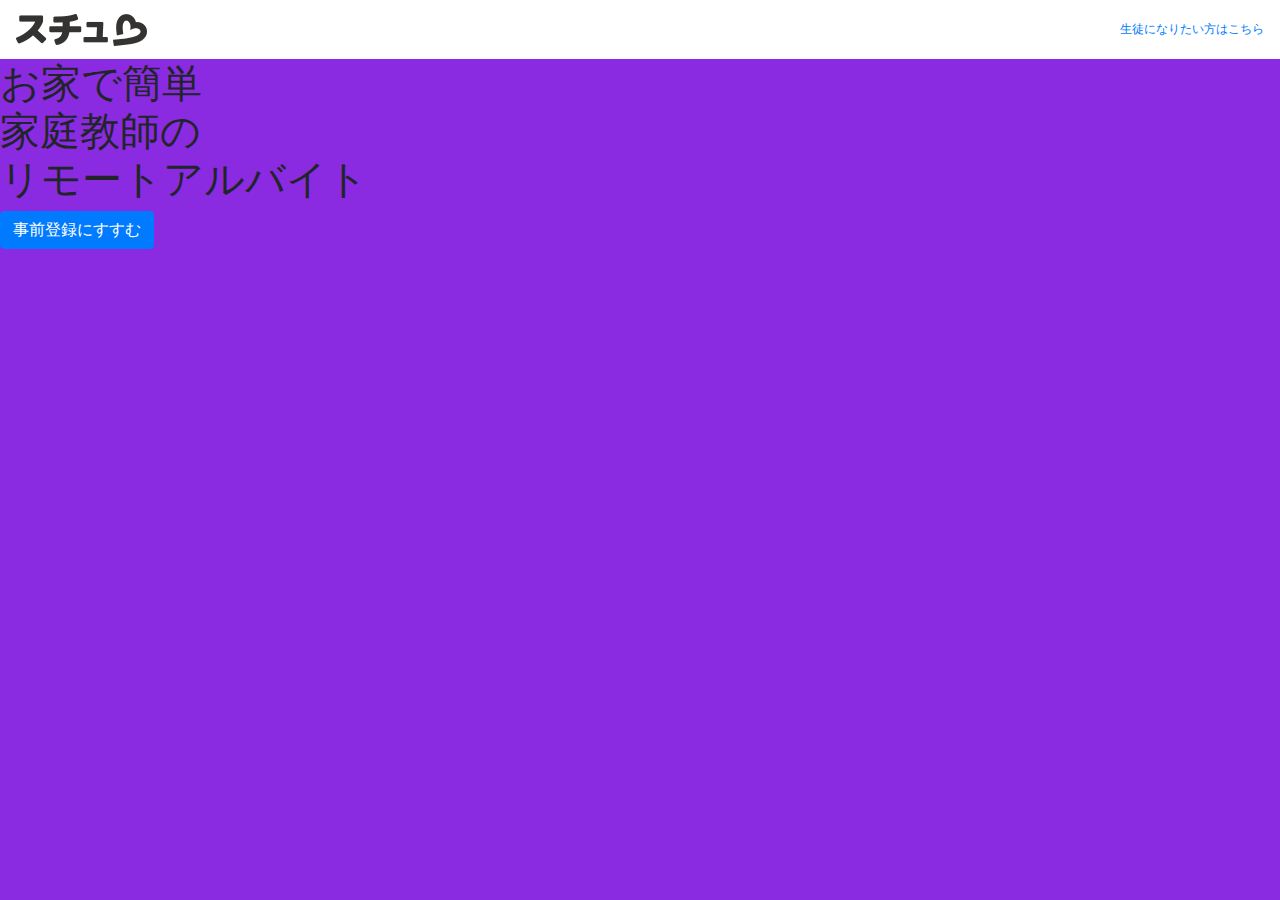
==== index2.html @ 3bb383eb "First Commit" ====
<!doctype html>
<html lang="ja" dir="ltr">

<head>
  <!-- Required meta tags -->
  <meta charset="utf-8">
  <meta name="viewport" content="width=device-width, initial-scale=1, shrink-to-fit=no">

  <!-- Bootstrap CSS -->
  <link rel="stylesheet" href="bootstrap-4.3.1-dist/css/bootstrap-grid.min.css">
  <link rel="stylesheet" href="bootstrap-4.3.1-dist/css/bootstrap-reboot.min.css">
  <link rel="stylesheet" href="bootstrap-4.3.1-dist/css/bootstrap.min.css">

  <!-- Fonts -->
  <link rel="stylesheet" href="https://use.fontawesome.com/releases/v5.8.1/css/all.css"
    integrity="sha384-50oBUHEmvpQ+1lW4y57PTFmhCaXp0ML5d60M1M7uH2+nqUivzIebhndOJK28anvf" crossorigin="anonymous">

  <!-- Other CSS -->
  <!-- <link rel="stylesheet" href="css/index.css"> -->

  <title>スチュ❤︎</title>
</head>

<body style="background-color: blueviolet">

  <!-- <h2>
      StuStuStuStuStuStuStuStuStuStuStuStuStuStuStuStuStuStuStuStuStuStuStuStuStuStuStuStuStuStuStuStuStuStuStuStuStuStuStuStuStuStuStuStuStuStuStuStuStuStuStuStuStuStu
    </h2> -->

  <!-- Navigation -->
  <div class="navbar navbar-fixed-top align-middle" style="background-color: #FFF">
    <div class="navbar-header">
      <a class="navbar-brand" href="index.html">
        <img src="img/logo.png" class="img-fluid" alt="Stuw">
      </a>
    </div>

    <ul class="nav navbar-nav" style="float: right">
      <li>
        <a class="navbar-nav pull-right" style="font-size: 12px" href="#">
          生徒になりたい方はこちら
        </a>
      </li>
    </ul>
  </div>



  <!-- Content 1 -->
  <div class="">
    <div class="">
      <h1>
        お家で簡単<br>
        家庭教師の<br>
        リモートアルバイト
      </h1>
    </div>
    <div class="">
      <button type="button" class="btn btn-primary text-center">
        事前登録にすすむ
      </button>
    </div>
  </div>
  <!-- <div class="offset-1" style="z-index: -1">
      <img src="img/w/lady1.png" class="img-fluid">
    </div> -->
  </div>



  <!-- <div class="col-6 d-flex">
      <div class="left">
        <h1>習ったことで<br>
          家庭教師の<br>
          アルバイト<i class="fas fa-pencil-alt"></i></h1>
        <a href="#"><button type="button" name="button" class="regular_button">事前登録にすすむ</button></a>
      </div>

      <div class="right">
        <img src="img/w/lady1.png" alt="">
      </div>

    </div> -->
  <!-- </div> -->



  <footer></footer>



  <!-- Optional JavaScript -->
  <!-- jQuery first, then Popper.js, then Bootstrap JS -->
  <div>
    <script src="https://code.jquery.com/jquery-3.3.1.slim.min.js"
      integrity="sha384-q8i/X+965DzO0rT7abK41JStQIAqVgRVzpbzo5smXKp4YfRvH+8abtTE1Pi6jizo"
      crossorigin="anonymous"></script>
    <script src="https://cdnjs.cloudflare.com/ajax/libs/popper.js/1.14.7/umd/popper.min.js"
      integrity="sha384-UO2eT0CpHqdSJQ6hJty5KVphtPhzWj9WO1clHTMGa3JDZwrnQq4sF86dIHNDz0W1"
      crossorigin="anonymous"></script>
    <script src="bootstrap-4.3.1-dist/js/bootstrap.bundle.min.js"></script>
    <script src="bootstrap-4.3.1-dist/js/bootstrap.min.js"></script>
  </div>
</body>

</html>
---- css/index.css ----
/*
Brown text color: #5d4640
Light pink color: #ee5d8d, #f88fac
Hot pink color: #eb2f6c
light blue color: #4ccdde
Aqua color: #234149
*/


body {
  font-family: "Hiragino Kaku Gothic Pro", sans-serif;
  margin: 0;
  padding: 0;
  font-size: 20px;
}

h1 {
  font-size: 56px;
}

h2 {
  font-size: 40px;
}

h3 {
  font-size: 32px;
}

h3#h3bottom {
  text-decoration: underline #ee5d8d;
}

button.regular_button {
  color: #FFF;
  background-image: linear-gradient(#ee5d8d, #eb2f6c);
  border: none;
  border-radius: 5px;
  padding: .7em;
  font-size: 24px;
  width: 100%;
}

button {
  opacity: 1;
  transition: 1s ease;
}

button:hover {
  opacity: .7;
  cursor: pointer;
}

/*************************************
NavBar
*************************************/
nav {
  width: 800px;
  height: 78px;
  margin: 0 auto;
  font-size: 14px;
  padding-top: 15px;

  display: grid;
  grid-template-columns: repeat(5, 1fr);
  grid-gap: 20px;
  grid-auto-rows: auto;
}

nav#logo {
  grid-column: 1 / 2;
  grid-row: 1;
}

nav a#about {
  color: #5d4640;
  text-decoration: none;
  font-weight: 700;

  grid-column: 2 / 3;
  grid-row: 1;
}

nav a#otherside {
  color: #5d4640;
  text-align: right;

  grid-column: 4 / 5;
  grid-row: 1;
}

nav a#button {
  grid-column: 5 / 6;
  grid-row: 1;
}



button.nav_button {
  color: #FFF;
  background-image: linear-gradient(#ee5d8d, #eb2f6c);
  border: none;
  border-radius: 5px;
  margin: 0;
  font-size: 14px;
  width: 180px;
  height: 40px;
}

/*************************************
Conte1
*************************************/
.nav_conte1_bg {
  height: 100vh;
  background-image: url("../img/w/conte1_bg.png");
  background-repeat: no-repeat;
  background-size: cover;
}

.conte1 {
  width: 800px;
  margin: 0 auto;
  color: #5d4640;
  display: grid;
  grid-template-columns: repeat(2, 1fr);
  grid-gap: 5px;
  grid-auto-rows: auto;
}

.left {
  grid-column: 1 / 2;
  grid-row: 1;
}

.right {
  grid-column: 2 / 3;
  grid-row: 1;
}

/*************************************
Conte2
*************************************/
.conte2_bg {
  background-color: #222;
  padding: 120px 0 0 0;
}

.conte2 {
  width: 800px;
  margin: 0 auto;
  color: #FFF;
  text-align: center;
  display: grid;
  grid-template-columns: repeat(3, 1fr);
  grid-gap: 40px;
  grid-auto-rows: auto;
}

.conte2_header1 {
  color: #FFF;
  text-align: center;
}

.conte2_header1 h3 {
  margin: 0 auto 13px auto;
}

.conte2_circle1 {
  grid-column: 1 / 2;
  grid-row: 2;
}

.conte2_circle2 {
  grid-column: 2 / 3;
  grid-row: 2;
}

.conte2_circle3 {
  grid-column: 3 / 4;
  grid-row: 2;
}

.conte2_header2 {
  grid-column: 1 / 4;
  grid-row: 3;
}

.conte2_header2 h3 {
  margin: 13px auto 30px auto;
}

.conte2_header2 h1 {
  margin: 0 auto 80px auto;
  border-bottom: #ee5d8d solid 10px;
  font-style: italic;
}

/*************************************
Conte3
*************************************/
.conte3_bg {
  height: 100vh;
  background-image: url("../img/w/conte3_bg.png");
  background-repeat: no-repeat;
  background-size: cover;
}

.conte3 {
  width: 800px;
  padding: 120px 0;
  margin: 0 auto;
  display: grid;
  grid-template-columns: repeat(3, 1fr);
  grid-gap: 30px;
  grid-auto-rows: auto;
}

.conte3_header {
    grid-column: 2 / 4;
    grid-row: 1;
}

.conte3_left {
    grid-column: 1 / 2;
    grid-row: 2;
}

.conte3_right {
    grid-column: 2 / 4;
    grid-row: 2;
}

.conte3 h3 {
  color: #5d4640;
  text-decoration: underline #ee5d8d;
  margin: 0;
}

.conte3 p {
  color: #234149;
  margin-top: 0;
}

/*************************************
Conte4
*************************************/
.conte4_bg {
  background-image: url("../img/w/conte4_bg.png");
  background-repeat: no-repeat;
  background-size: 100%;
  margin-top: 100px;
}

.conte4_header {
  text-align: center;
}

.conte4 {
  width: 800px;
  padding: 80px 0 110px 0;
  margin: 0 auto;
  color: #222;
  display: grid;
  grid-template-columns: repeat(2, 1fr);
  grid-gap: 80px;
  grid-auto-rows: auto;
}

.conte4_step1 {
  grid-column: 1 / 2;
  grid-row: 1;

  display: grid;
  grid-template-columns: repeat(3, 1fr);
  grid-gap: 5px;
  grid-auto-rows: auto;
}

.step1flag {
  grid-column: 1 / 2;
  grid-row: 1;
}
.step1text {
  grid-column: 2 / 4;
  grid-row: 1;
}
.step1img {
  grid-column: 1 / 4;
  grid-row: 2;
}
.step1img img{
  max-width: 100%;
}

/****************/
.conte4_step2 {
  grid-column: 2 / 3;
  grid-row: 1;

  display: grid;
  grid-template-columns: repeat(3, 1fr);
  grid-gap: 5px;
  grid-auto-rows: auto;
}
.step2flag {
  grid-column: 1 / 2;
  grid-row: 1;
}
.step2text {
  grid-column: 2 / 4;
  grid-row: 1;
}
.step2img {
  grid-column: 1 / 4;
  grid-row: 2;
}
.step2img img{
  max-width: 100%;
}

/****************/

.conte4_step3 {
  grid-column: 1 / 2;
  grid-row: 2;

  display: grid;
  grid-template-columns: repeat(3, 1fr);
  grid-gap: 5px;
  grid-auto-rows: auto;
}
.step3flag {
  grid-column: 1 / 2;
  grid-row: 1;
}
.step3text {
  grid-column: 2 / 4;
  grid-row: 1;
}
.step3img {
  grid-column: 1 / 4;
  grid-row: 2;
}
.step3 img {
  max-width: 100%;
}

/****************/

.conte4_step4 {
  grid-column: 2 / 3;
  grid-row: 2;

  display: grid;
  grid-template-columns: repeat(3, 1fr);
  grid-gap: 5px;
  grid-auto-rows: auto;
}
.step4flag {
  grid-column: 1 / 2;
  grid-row: 1;
}
.step4text {
  grid-column: 2 / 4;
  grid-row: 1;
}
.step4img {
  grid-column: 1 / 4;
  grid-row: 2;
}
.step4img img {
  max-width: 100%;
}

/*************************************
Conte5
*************************************/
.conte5_bg {
  width: 800px;
  margin: 0 auto 120px auto;
  padding: 0 auto;
  border: 1px solid #ee5d8d;
  border-radius: 10px;
}

.conte5 {
  width: 800px;
  padding: 37px 80px 60px 60px;
  align-items: center;
  margin: 0 auto;
  color: #222;
  display: grid;
  grid-template-columns: repeat(7, 1fr);
  grid-gap: 30px;
  grid-auto-rows: auto;
}

.conte5_header {
  width: 455px;
  margin: 0 auto;
  margin-top: -30px;
  padding: 10px 0;
  text-align: center;
  font-style: italic;
  color: #FFF;
  background-color: #222;
  transform: skew(-15deg);  /* SKEW */
}

.conte5_header h3 {
  margin: 0 auto;
  transform: skew(15deg);  /* reverse SKEW */
}

#conte5_header_pink {
  color: #f88fac;
}

#conte5_pinkunderline {
  text-decoration: underline #ee5d8d;
}

.point1 {
  grid-column: 1 / 2;
  grid-row: 1;
}

.point1 h5 {
  font-size: 20px;
  color: #f88fac;
  font-style: italic;
}

.point1_text {
  grid-column: 2 / 8;
  grid-row: 1;
}

.point1_text p {
  margin: 15px auto 10px auto;
}

.point1_text h2 {
  margin: 10px auto 0px auto;
}

.point1_text p#conte5_subtext {
  font-size: 10px;
}

.point1_text p#conte5_subtext a {
  text-decoration: none;
}

.point2 {
  grid-column: 1 / 2;
  grid-row: 2;
}

.point2 h5 {
  font-size: 20px;
  color: #f88fac;
  font-style: italic;
}

.point2_text p {
  margin: 15px auto 10px auto;
}

.point2_text h2 {
  margin: 10px auto 0px auto;
}

.point2_text {
  grid-column: 2 / 8;
  grid-row: 2;
}

.point2_text p {
  margin: 15px auto 10px auto;
}

.point2_text h2 {
  margin: 10px auto 0px auto;
}

.point3 {
  grid-column: 1 / 2;
  grid-row: 3;
}

.point3_text {
  grid-column: 2 / 8;
  grid-row: 3;
}

.point3_text p {
  margin: 15px auto 10px auto;
}

.point3_text h2 {
  margin: 10px auto 0px auto;
}

.point3 h5 {
  font-size: 20px;
  color: #f88fac;
  font-style: italic;
}

/*************************************
Conte6
*************************************/
.conte6_bg {
  height: 100vh;
  background-image: url("../img/w/conte1_bg.png");
  background-repeat: no-repeat;
  background-size: cover;
}

.conte6 {
  width: 800px;
  margin: 0 auto;
  padding-top: 133px;
  color: #5d4640;
  display: grid;
  grid-template-columns: repeat(2, 1fr);
  grid-gap: 25px;
  grid-auto-rows: auto;
}

.left {
  grid-column: 1 / 2;
  grid-row: 1;
}

.right {
  grid-column: 2 / 3;
}

.conte6 .right h1 {
  margin: 0 auto 0 auto;
}
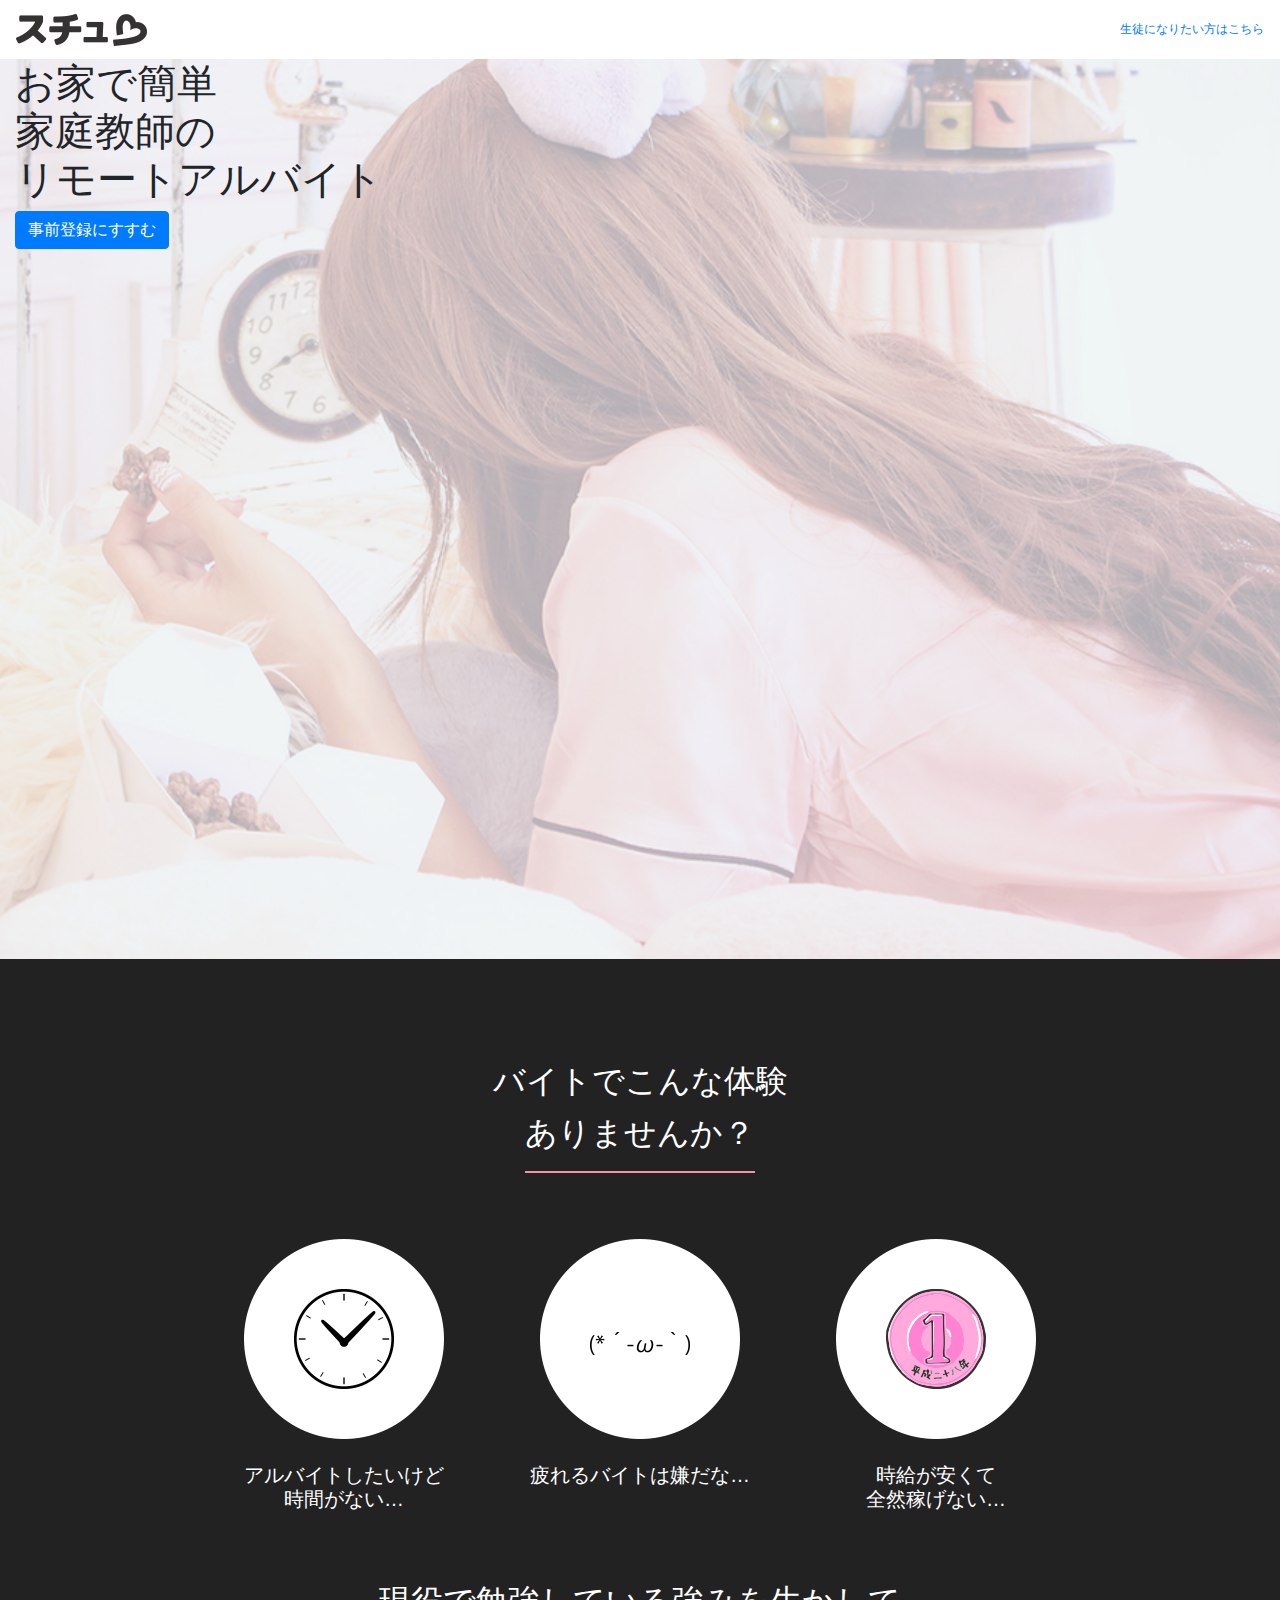
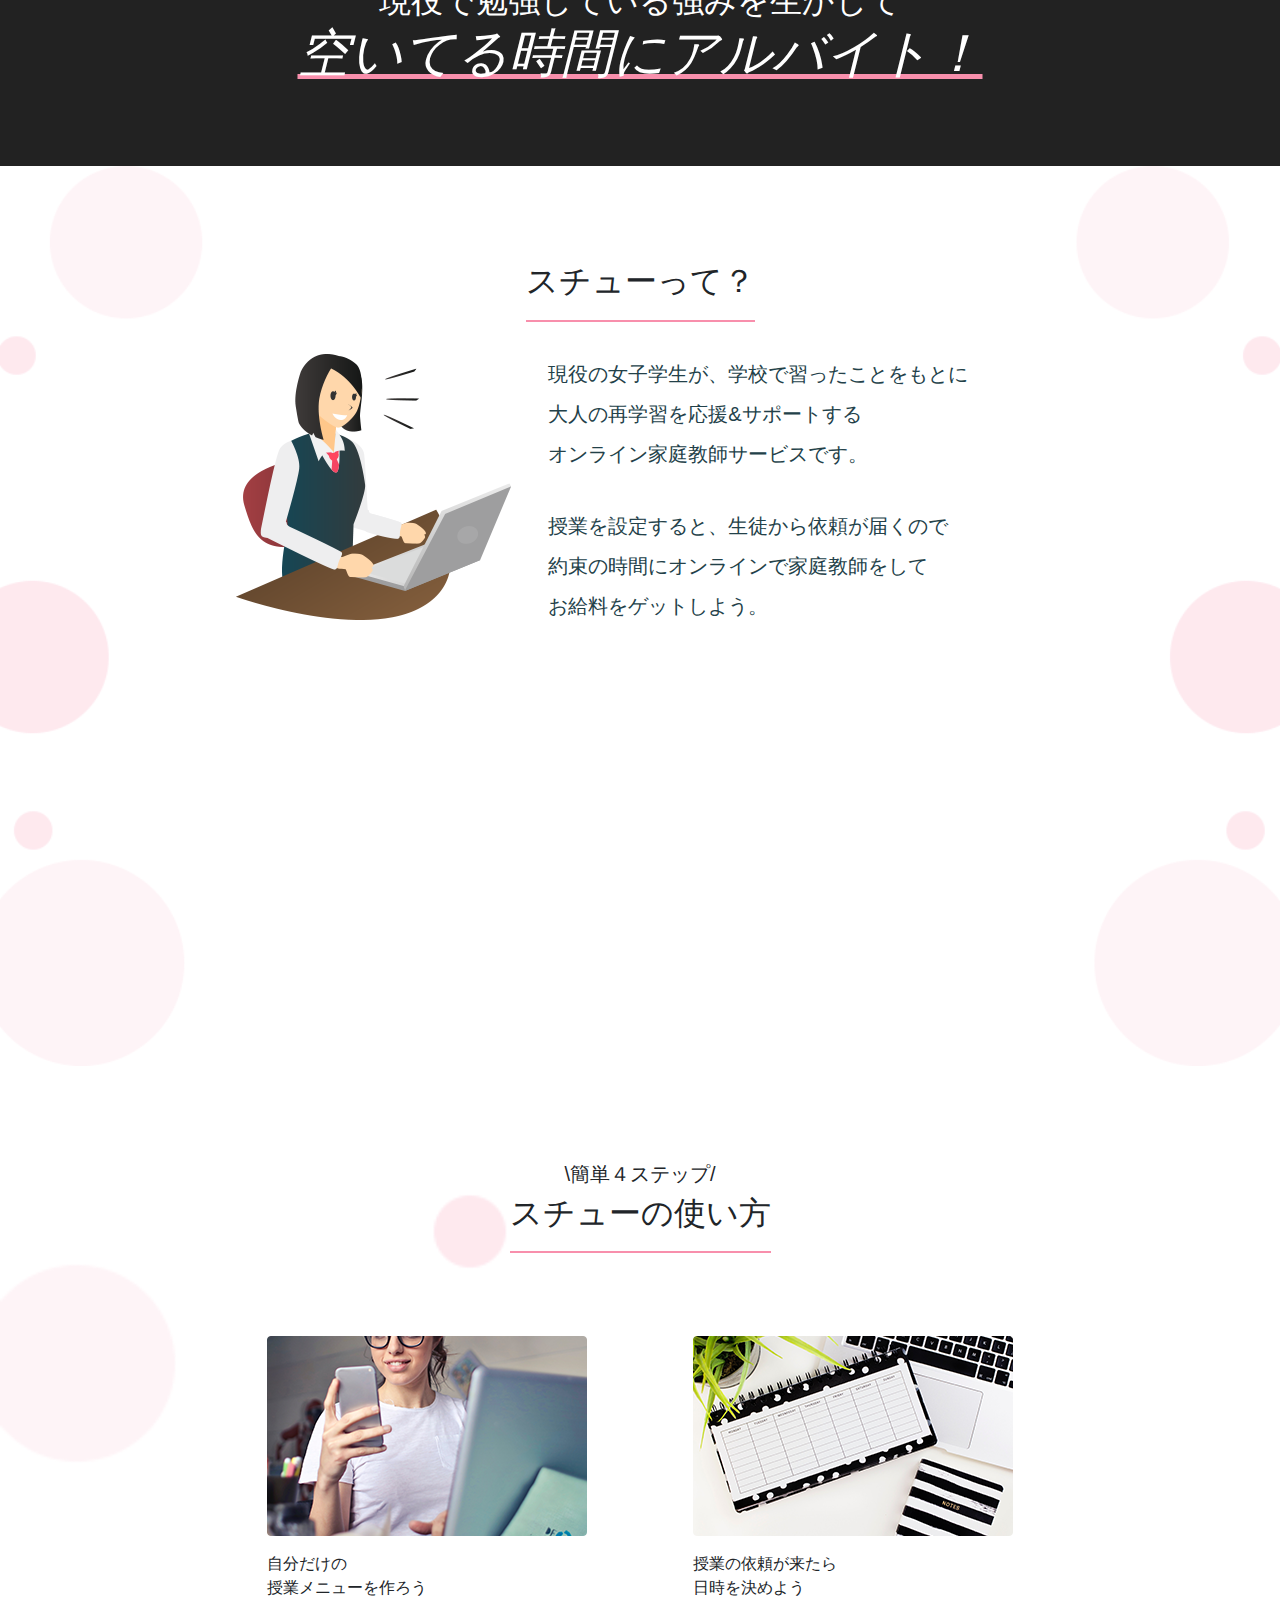
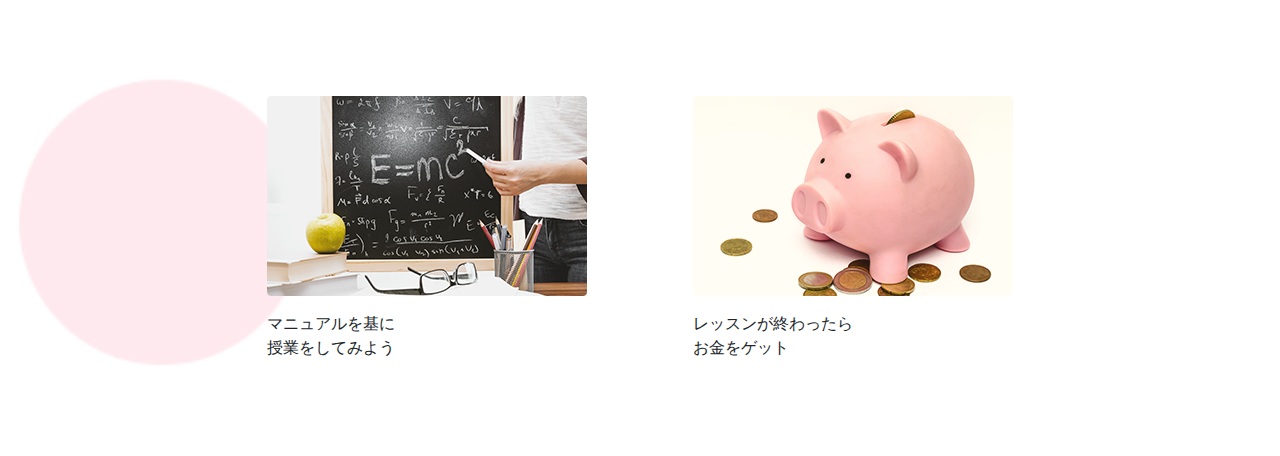
==== commit 334af6c8: "Womens: Conte 1, Conte 2, Conte 3." ====
--- a/index2.html
+++ b/index2.html
@@ -4,7 +4,7 @@
 <head>
   <!-- Required meta tags -->
   <meta charset="utf-8">
-  <meta name="viewport" content="width=device-width, initial-scale=1, shrink-to-fit=no">
+  <meta name="viewport" content="width=device-width, initial-scale=1, maximum-scale=1, user-scalable=no">
 
   <!-- Bootstrap CSS -->
   <link rel="stylesheet" href="bootstrap-4.3.1-dist/css/bootstrap-grid.min.css">
@@ -16,17 +16,12 @@
     integrity="sha384-50oBUHEmvpQ+1lW4y57PTFmhCaXp0ML5d60M1M7uH2+nqUivzIebhndOJK28anvf" crossorigin="anonymous">
 
   <!-- Other CSS -->
-  <!-- <link rel="stylesheet" href="css/index.css"> -->
+  <link rel="stylesheet" href="css/index2.css">
 
   <title>スチュ❤︎</title>
 </head>
 
-<body style="background-color: blueviolet">
-
-  <!-- <h2>
-      StuStuStuStuStuStuStuStuStuStuStuStuStuStuStuStuStuStuStuStuStuStuStuStuStuStuStuStuStuStuStuStuStuStuStuStuStuStuStuStuStuStuStuStuStuStuStuStuStuStuStuStuStuStu
-    </h2> -->
-
+<body>
   <!-- Navigation -->
   <div class="navbar navbar-fixed-top align-middle" style="background-color: #FFF">
     <div class="navbar-header">
@@ -47,7 +42,7 @@
 
 
   <!-- Content 1 -->
-  <div class="">
+  <div id="conte1" class="container-fluid">
     <div class="">
       <h1>
         お家で簡単<br>
@@ -64,28 +59,213 @@
   <!-- <div class="offset-1" style="z-index: -1">
       <img src="img/w/lady1.png" class="img-fluid">
     </div> -->
-  </div>
-
-
-
-  <!-- <div class="col-6 d-flex">
-      <div class="left">
-        <h1>習ったことで<br>
-          家庭教師の<br>
-          アルバイト<i class="fas fa-pencil-alt"></i></h1>
-        <a href="#"><button type="button" name="button" class="regular_button">事前登録にすすむ</button></a>
-      </div>
-
-      <div class="right">
-        <img src="img/w/lady1.png" alt="">
-      </div>
-
+
+
+
+  <!-- Content 2 -->
+  <div id="conte2" class="container-fluid text-center pt-5 pb-5">
+    <div class="row justify-content-center text-center pt-5 pb-5">
+      <h2>バイトでこんな体験<br>
+        <span class="underlinedH2">ありませんか？</span>
+      </h2>
+    </div>
+
+    <div class="row justify-content-center pt-4 pr-5 pl-5">
+      <div class="col-sm-4 col-lg-3 pb-5">
+        <img src="img/w/conte2_img1.png" alt="clock" class="pb-4">
+        <h5>アルバイトしたいけど<br>
+          時間がない…</h5>
+      </div>
+
+      <div class="col-sm-4 col-lg-3 pb-5">
+        <img src="img/w/conte2_img2.png" alt="tired emoji" class="pb-4">
+        <h5>疲れるバイトは嫌だな…</h5>
+      </div>
+
+      <div class="col-sm-4 col-lg-3 pb-5">
+        <img src="img/w/conte2_img3.png" alt="coin" class="pb-4">
+        <h5>時給が安くて<br>
+          全然稼げない…</h5>
+      </div>
+    </div>
+
+    <div class="row justify-content-center pt-2 pb-4">
+      <div>
+        <h2>現役で勉強している強みを生かして<br>
+          <span id="conte2_underlinedText_2">空いてる時間にアルバイト！</span></h2>
+      </div>
+    </div>
+  </div>
+
+
+
+  <!-- Content 3 -->
+  <div id="conte3" class="container-fluid text-center pt-5 pb-5">
+    <div class="row justify-content-center text-center pt-5 pb-4">
+      <h2 class="underlinedH2">スチューって？</h2>
+    </div>
+
+    <div class="row justify-content-center flex-column-reverse flex-sm-row">
+      <div class="col-md-3 col-sm-6">
+        <img src="img/w/lady2.png" alt="">
+      </div>
+      <div class="col-md-5 col-sm-6">
+        <p>現役の女子学生が、学校で習ったことをもとに<br class="removeBreak">
+          大人の再学習を応援&amp;サポートする<br class="removeBreak">
+          オンライン家庭教師サービスです。</p>
+
+        <p>授業を設定すると、生徒から依頼が届くので<br class="removeBreak">
+          約束の時間にオンラインで家庭教師をして<br class="removeBreak">
+          お給料をゲットしよう。</p>
+      </div>
+    </div>
+  </div>
+
+
+
+  <!-- Content 4 -->
+  <div id="conte4" class="container-fluid pt-5 pb-5">
+    <div class="row justify-content-center text-center pt-5 pb-5">
+      <div>
+        <h5>\簡単４ステップ/</h5>
+        <h2>
+          <span class="underlinedH2">スチューの使い方</span>
+        </h2>
+      </div>
+    </div>
+
+    <div class="row justify-content-center text-center">
+      <div class="col-sm-12 col-md-6 col-lg-4 pb-5 pt-5">
+        <img src="img/w/step1_img.png" alt="" class="img-fluid">
+        <p>自分だけの<br>
+          授業メニューを作ろう</p>
+      </div>
+
+      <div class="col-sm-12 col-md-6 col-lg-4 pb-5 pt-5">
+        <img src="img/w/step2_img.png" alt="" class="img-fluid">
+        <p>授業の依頼が来たら<br>
+          日時を決めよう</p>
+      </div>
+    </div>
+
+    <div class="row justify-content-center text-center">
+      <div class="col-sm-12 col-md-6 col-lg-4 pb-5 pt-5">
+        <img src="img/w/step3_img.png" alt="" class="img-fluid">
+        <p>マニュアルを基に<br>
+          授業をしてみよう</p>
+      </div>
+
+      <div class="col-sm-12 col-md-6 col-lg-4 pb-5 pt-5">
+        <img src="img/w/step4_img.png" alt="" class="img-fluid">
+        <p>レッスンが終わったら<br>
+          お金をゲット</p>
+      </div>
+    </div>
+  </div>
+
+
+
+  <!-- <div id="conte4" class="container-fluid pt-5 pb-5">
+    <div class="row justify-content-center text-center pt-5 pb-5">
+      <div>
+        <h5>\簡単４ステップ/</h5>
+        <h2>
+          <span class="underlinedH2">スチューの使い方</span>
+        </h2>
+      </div>
+    </div>
+
+    <div class="row">
+      <div class="row justify-content-center text-center">
+        <div class="col-4 pb-5 pt-5">
+          <img src="img/w/step1_img.png" alt="" class="img-fluid">
+          <p>自分だけの<br>
+            授業メニューを作ろう</p>
+        </div>
+
+        <div class="col-4 pb-5 pt-5">
+          <img src="img/w/step2_img.png" alt="" class="img-fluid">
+          <p>授業の依頼が来たら<br>
+            日時を決めよう</p>
+        </div>
+      </div>
+
+      <div class="row justify-content-center text-center">
+        <div class="col-4 pb-5 pt-5">
+          <img src="img/w/step3_img.png" alt="" class="img-fluid">
+          <p>マニュアルを基に<br>
+            授業をしてみよう</p>
+        </div>
+
+        <div class="col-4 pb-5 pt-5">
+          <img src="img/w/step4_img.png" alt="" class="img-fluid">
+          <p>レッスンが終わったら<br>
+            お金をゲット</p>
+        </div>
+      </div>
+    </div>
+  </div> -->
+
+  <!-- <div class="conte4_bg">
+      <div class="conte4_header">
+        <h3 id="h3top">スチューをはじめる</h3>
+        <h3 id="h3bottom"> 簡単４ステップ！</h3>
+      </div>
+      <div class="conte4">
+        <div class="conte4_step1">
+          <div class="step1flag">
+            <img src="img/w/step1_flag.png" alt="Step 1">
+          </div>
+          <div class="step1text">
+            <p>自分だけの<br>
+              授業メニューを作ろう</p>
+          </div>
+          <div class="step1img">
+            <img src="img/w/step1_img.png" alt="">
+          </div>
+        </div>
+  
+        <div class="conte4_step2">
+          <div class="step2flag">
+            <img src="img/w/step2_flag.png" alt="Step 2">
+          </div>
+          <div class="step2text">
+            <p>授業の依頼が来たら<br>
+              日時を決めよう</p>
+          </div>
+          <div class="step2img">
+            <img src="img/w/step2_img.png" alt="">
+          </div>
+        </div>
+  
+        <div class="conte4_step3">
+          <div class="step3flag">
+            <img src="img/w/step3_flag.png" alt="Step 3">
+          </div>
+          <div class="step3text">
+            <p>マニュアルを基に<br>
+              授業をしてみよう</p>
+          </div>
+          <div class="step3img">
+            <img src="img/w/step3_img.png" alt="">
+          </div>
+        </div>
+  
+        <div class="conte4_step4">
+          <div class="step4flag">
+            <img src="img/w/step4_flag.png" alt="Step 4">
+          </div>
+          <div class="step4text">
+            <p>レッスンが終わったら<br>
+              お金をゲット</p>
+          </div>
+          <div class="step4img">
+            <img src="img/w/step4_img.png" alt="">
+          </div>
+        </div>
+  
+      </div>
     </div> -->
-  <!-- </div> -->
-
-
-
-  <footer></footer>
 
 
 
--- a/css/index2.css
+++ b/css/index2.css
@@ -0,0 +1,478 @@
+/*
+Brown text color: #5d4640
+Light pink color: #ee5d8d, #f88fac
+Hot pink color: #eb2f6c
+light blue color: #4ccdde
+Aqua color: #234149
+*/
+
+/* body {
+  font-family: "Hiragino Kaku Gothic Pro", sans-serif;
+  margin: 0;
+  padding: 0;
+  font-size: 20px;
+}
+
+h1 {
+  font-size: 56px;
+}
+
+h2 {
+  font-size: 40px;
+}
+
+h3 {
+  font-size: 32px;
+}
+
+h3#h3bottom {
+  text-decoration: underline #ee5d8d;
+}
+
+button.regular_button {
+  color: #FFF;
+  background-image: linear-gradient(#ee5d8d, #eb2f6c);
+  border: none;
+  border-radius: 5px;
+  padding: .7em;
+  font-size: 24px;
+  width: 100%;
+}
+
+button {
+  opacity: 1;
+  transition: 1s ease;
+}
+
+button:hover {
+  opacity: .7;
+  cursor: pointer;
+} */
+
+/*************************************
+NavBar
+*************************************/
+/* nav {
+  width: 800px;
+  height: 78px;
+  margin: 0 auto;
+  font-size: 14px;
+  padding-top: 15px;
+
+  display: grid;
+  grid-template-columns: repeat(5, 1fr);
+  grid-gap: 20px;
+  grid-auto-rows: auto;
+}
+
+nav#logo {
+  grid-column: 1 / 2;
+  grid-row: 1;
+}
+
+nav a#about {
+  color: #5d4640;
+  text-decoration: none;
+  font-weight: 700;
+
+  grid-column: 2 / 3;
+  grid-row: 1;
+}
+
+nav a#otherside {
+  color: #5d4640;
+  text-align: right;
+
+  grid-column: 4 / 5;
+  grid-row: 1;
+}
+
+nav a#button {
+  grid-column: 5 / 6;
+  grid-row: 1;
+}
+
+
+
+button.nav_button {
+  color: #FFF;
+  background-image: linear-gradient(#ee5d8d, #eb2f6c);
+  border: none;
+  border-radius: 5px;
+  margin: 0;
+  font-size: 14px;
+  width: 180px;
+  height: 40px;
+}
+*/
+
+.underlinedH2 {
+  border-bottom: 2px solid #f88fac !important;
+  padding-bottom: 1.25rem;
+}
+
+@media screen and (max-width: 800px) {
+.removeBreak {
+  display: none;
+}
+}
+/*************************************
+Conte1
+*************************************/
+#conte1 {
+  height: 100vh;
+  background-image: url("../img/w/conte1_bg.png");
+  background-repeat: no-repeat;
+  background-size: cover;
+  background-position: center;
+}
+
+/*************************************
+Conte2
+*************************************/
+#conte2 {
+  background-color: #222;
+  color: #FFF;
+  /* padding: 120px 0 0 0; */
+}
+
+#conte2 h2 {
+  line-height: 3.25rem;
+  /* line-height: 225%; */
+}
+#conte2 #conte2_underlinedText_2 {
+  font-size: 3.25rem;
+  font-style: italic;
+  text-decoration: underline #f88fac;
+  /* border-bottom: 10px solid #ee5d8d; */
+}
+
+/*************************************
+Conte3
+*************************************/
+#conte3 {
+  min-height: 100vh;
+  background-image: url("../img/w/conte3_bg.png");
+  background-repeat: no-repeat;
+  background-size: cover;
+  background-position: center;
+}
+
+#conte3 p {
+  color: #234149;
+  text-align: left;
+  font-size: 1.25rem;
+  line-height: 2.5rem;
+  padding-bottom: 1rem;
+} 
+
+/*************************************
+Conte4
+*************************************/
+#conte4 {
+  min-height: 100vh;
+  background-image: url("../img/w/conte4_bg.png");
+  background-repeat: no-repeat;
+  background-size: cover;
+}
+
+#conte4 p {
+  max-width: 320px;
+  margin: 0 auto;
+  text-align: left;
+  padding-top: 1rem;
+  line-height: 1.5rem;
+}
+
+
+
+.conte4_header {
+  text-align: center;
+}
+
+.conte4 {
+  width: 800px;
+  padding: 80px 0 110px 0;
+  margin: 0 auto;
+  color: #222;
+  display: grid;
+  grid-template-columns: repeat(2, 1fr);
+  grid-gap: 80px;
+  grid-auto-rows: auto;
+}
+
+.conte4_step1 {
+  grid-column: 1 / 2;
+  grid-row: 1;
+
+  display: grid;
+  grid-template-columns: repeat(3, 1fr);
+  grid-gap: 5px;
+  grid-auto-rows: auto;
+}
+
+.step1flag {
+  grid-column: 1 / 2;
+  grid-row: 1;
+}
+.step1text {
+  grid-column: 2 / 4;
+  grid-row: 1;
+}
+.step1img {
+  grid-column: 1 / 4;
+  grid-row: 2;
+}
+.step1img img{
+  max-width: 100%;
+}
+
+/****************/
+.conte4_step2 {
+  grid-column: 2 / 3;
+  grid-row: 1;
+
+  display: grid;
+  grid-template-columns: repeat(3, 1fr);
+  grid-gap: 5px;
+  grid-auto-rows: auto;
+}
+.step2flag {
+  grid-column: 1 / 2;
+  grid-row: 1;
+}
+.step2text {
+  grid-column: 2 / 4;
+  grid-row: 1;
+}
+.step2img {
+  grid-column: 1 / 4;
+  grid-row: 2;
+}
+.step2img img{
+  max-width: 100%;
+}
+
+/****************/
+
+.conte4_step3 {
+  grid-column: 1 / 2;
+  grid-row: 2;
+
+  display: grid;
+  grid-template-columns: repeat(3, 1fr);
+  grid-gap: 5px;
+  grid-auto-rows: auto;
+}
+.step3flag {
+  grid-column: 1 / 2;
+  grid-row: 1;
+}
+.step3text {
+  grid-column: 2 / 4;
+  grid-row: 1;
+}
+.step3img {
+  grid-column: 1 / 4;
+  grid-row: 2;
+}
+.step3 img {
+  max-width: 100%;
+}
+
+/****************/
+
+.conte4_step4 {
+  grid-column: 2 / 3;
+  grid-row: 2;
+
+  display: grid;
+  grid-template-columns: repeat(3, 1fr);
+  grid-gap: 5px;
+  grid-auto-rows: auto;
+}
+.step4flag {
+  grid-column: 1 / 2;
+  grid-row: 1;
+}
+.step4text {
+  grid-column: 2 / 4;
+  grid-row: 1;
+}
+.step4img {
+  grid-column: 1 / 4;
+  grid-row: 2;
+}
+.step4img img {
+  max-width: 100%;
+}
+
+/*************************************
+Conte5
+*************************************/
+.conte5_bg {
+  width: 800px;
+  margin: 0 auto 120px auto;
+  padding: 0 auto;
+  border: 1px solid #ee5d8d;
+  border-radius: 10px;
+}
+
+.conte5 {
+  width: 800px;
+  padding: 37px 80px 60px 60px;
+  align-items: center;
+  margin: 0 auto;
+  color: #222;
+  display: grid;
+  grid-template-columns: repeat(7, 1fr);
+  grid-gap: 30px;
+  grid-auto-rows: auto;
+}
+
+.conte5_header {
+  width: 455px;
+  margin: 0 auto;
+  margin-top: -30px;
+  padding: 10px 0;
+  text-align: center;
+  font-style: italic;
+  color: #FFF;
+  background-color: #222;
+  transform: skew(-15deg);  /* SKEW */
+}
+
+.conte5_header h3 {
+  margin: 0 auto;
+  transform: skew(15deg);  /* reverse SKEW */
+}
+
+#conte5_header_pink {
+  color: #f88fac;
+}
+
+#conte5_pinkunderline {
+  text-decoration: underline #ee5d8d;
+}
+
+.point1 {
+  grid-column: 1 / 2;
+  grid-row: 1;
+}
+
+.point1 h5 {
+  font-size: 20px;
+  color: #f88fac;
+  font-style: italic;
+}
+
+.point1_text {
+  grid-column: 2 / 8;
+  grid-row: 1;
+}
+
+.point1_text p {
+  margin: 15px auto 10px auto;
+}
+
+.point1_text h2 {
+  margin: 10px auto 0px auto;
+}
+
+.point1_text p#conte5_subtext {
+  font-size: 10px;
+}
+
+.point1_text p#conte5_subtext a {
+  text-decoration: none;
+}
+
+.point2 {
+  grid-column: 1 / 2;
+  grid-row: 2;
+}
+
+.point2 h5 {
+  font-size: 20px;
+  color: #f88fac;
+  font-style: italic;
+}
+
+.point2_text p {
+  margin: 15px auto 10px auto;
+}
+
+.point2_text h2 {
+  margin: 10px auto 0px auto;
+}
+
+.point2_text {
+  grid-column: 2 / 8;
+  grid-row: 2;
+}
+
+.point2_text p {
+  margin: 15px auto 10px auto;
+}
+
+.point2_text h2 {
+  margin: 10px auto 0px auto;
+}
+
+.point3 {
+  grid-column: 1 / 2;
+  grid-row: 3;
+}
+
+.point3_text {
+  grid-column: 2 / 8;
+  grid-row: 3;
+}
+
+.point3_text p {
+  margin: 15px auto 10px auto;
+}
+
+.point3_text h2 {
+  margin: 10px auto 0px auto;
+}
+
+.point3 h5 {
+  font-size: 20px;
+  color: #f88fac;
+  font-style: italic;
+}
+
+/*************************************
+Conte6
+*************************************/
+.conte6_bg {
+  height: 100vh;
+  background-image: url("../img/w/conte1_bg.png");
+  background-repeat: no-repeat;
+  background-size: cover;
+}
+
+.conte6 {
+  width: 800px;
+  margin: 0 auto;
+  padding-top: 133px;
+  color: #5d4640;
+  display: grid;
+  grid-template-columns: repeat(2, 1fr);
+  grid-gap: 25px;
+  grid-auto-rows: auto;
+}
+
+.left {
+  grid-column: 1 / 2;
+  grid-row: 1;
+}
+
+.right {
+  grid-column: 2 / 3;
+}
+
+.conte6 .right h1 {
+  margin: 0 auto 0 auto;
+}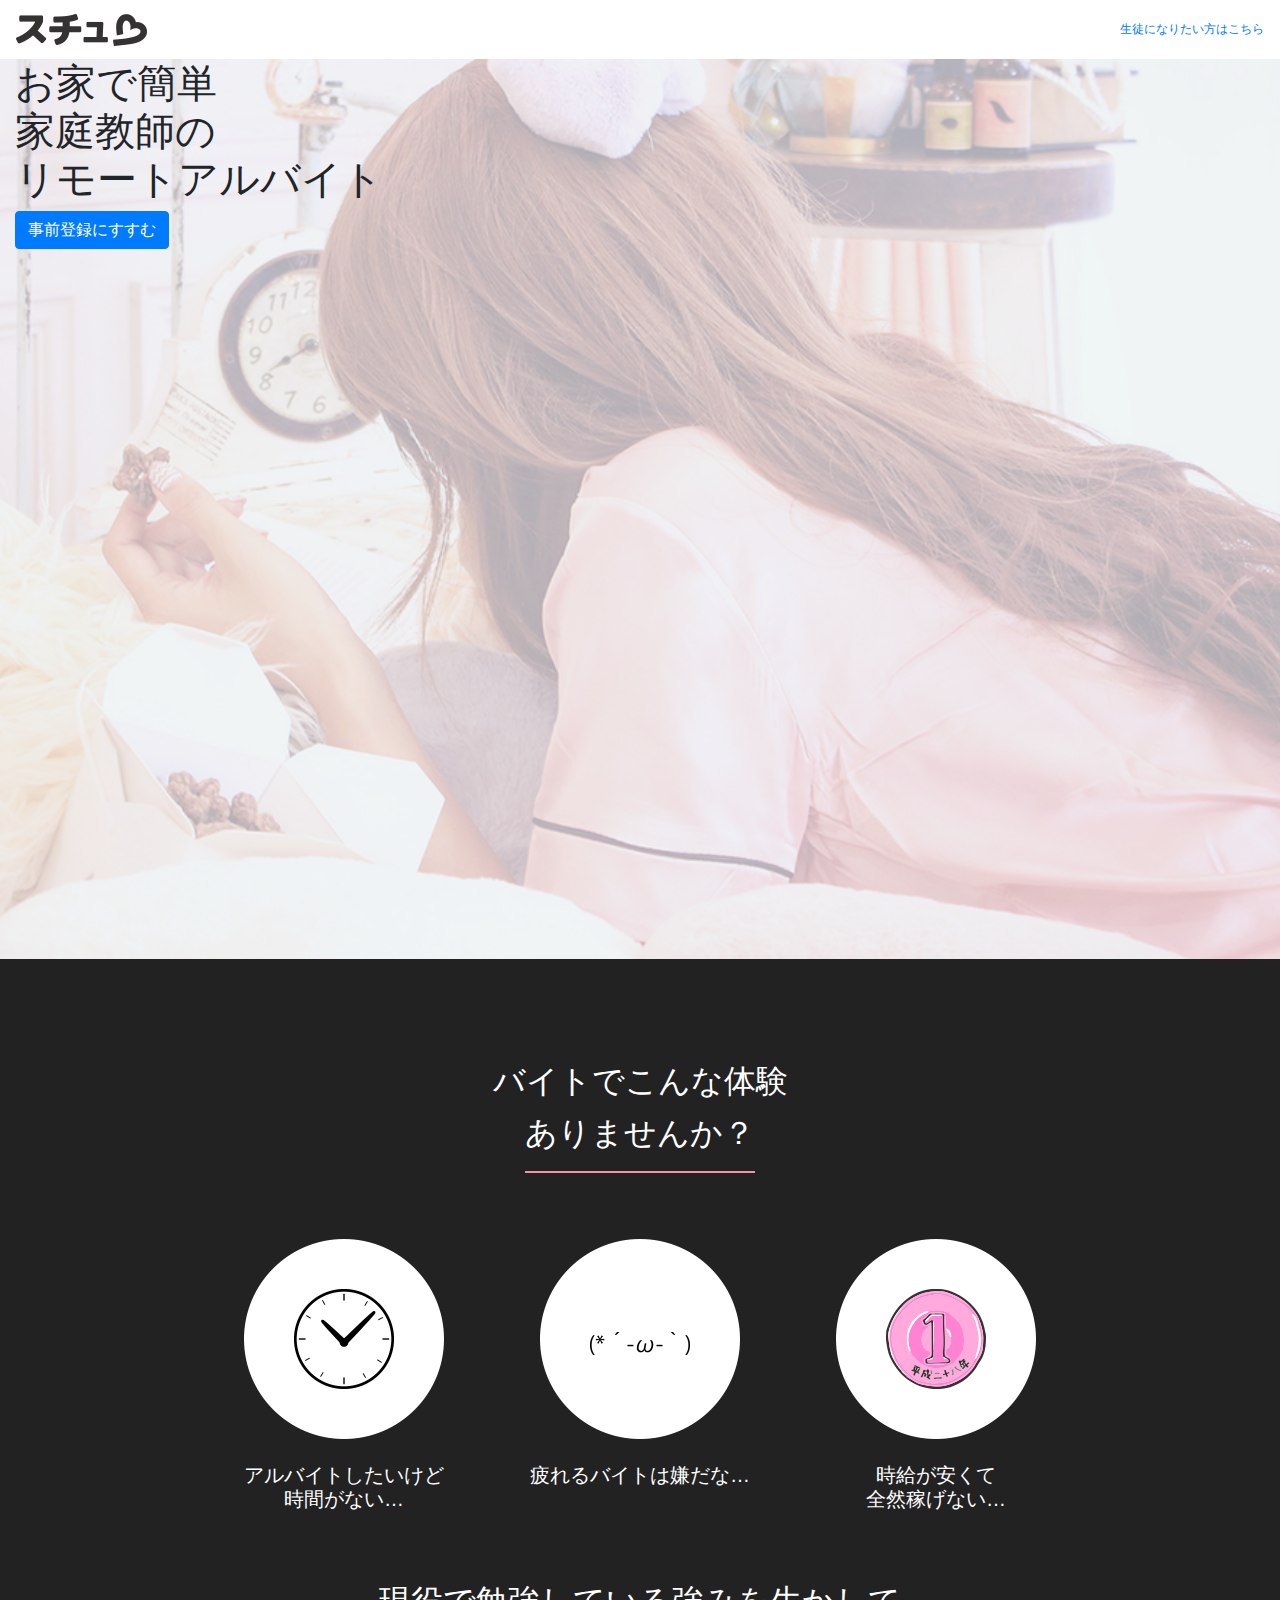
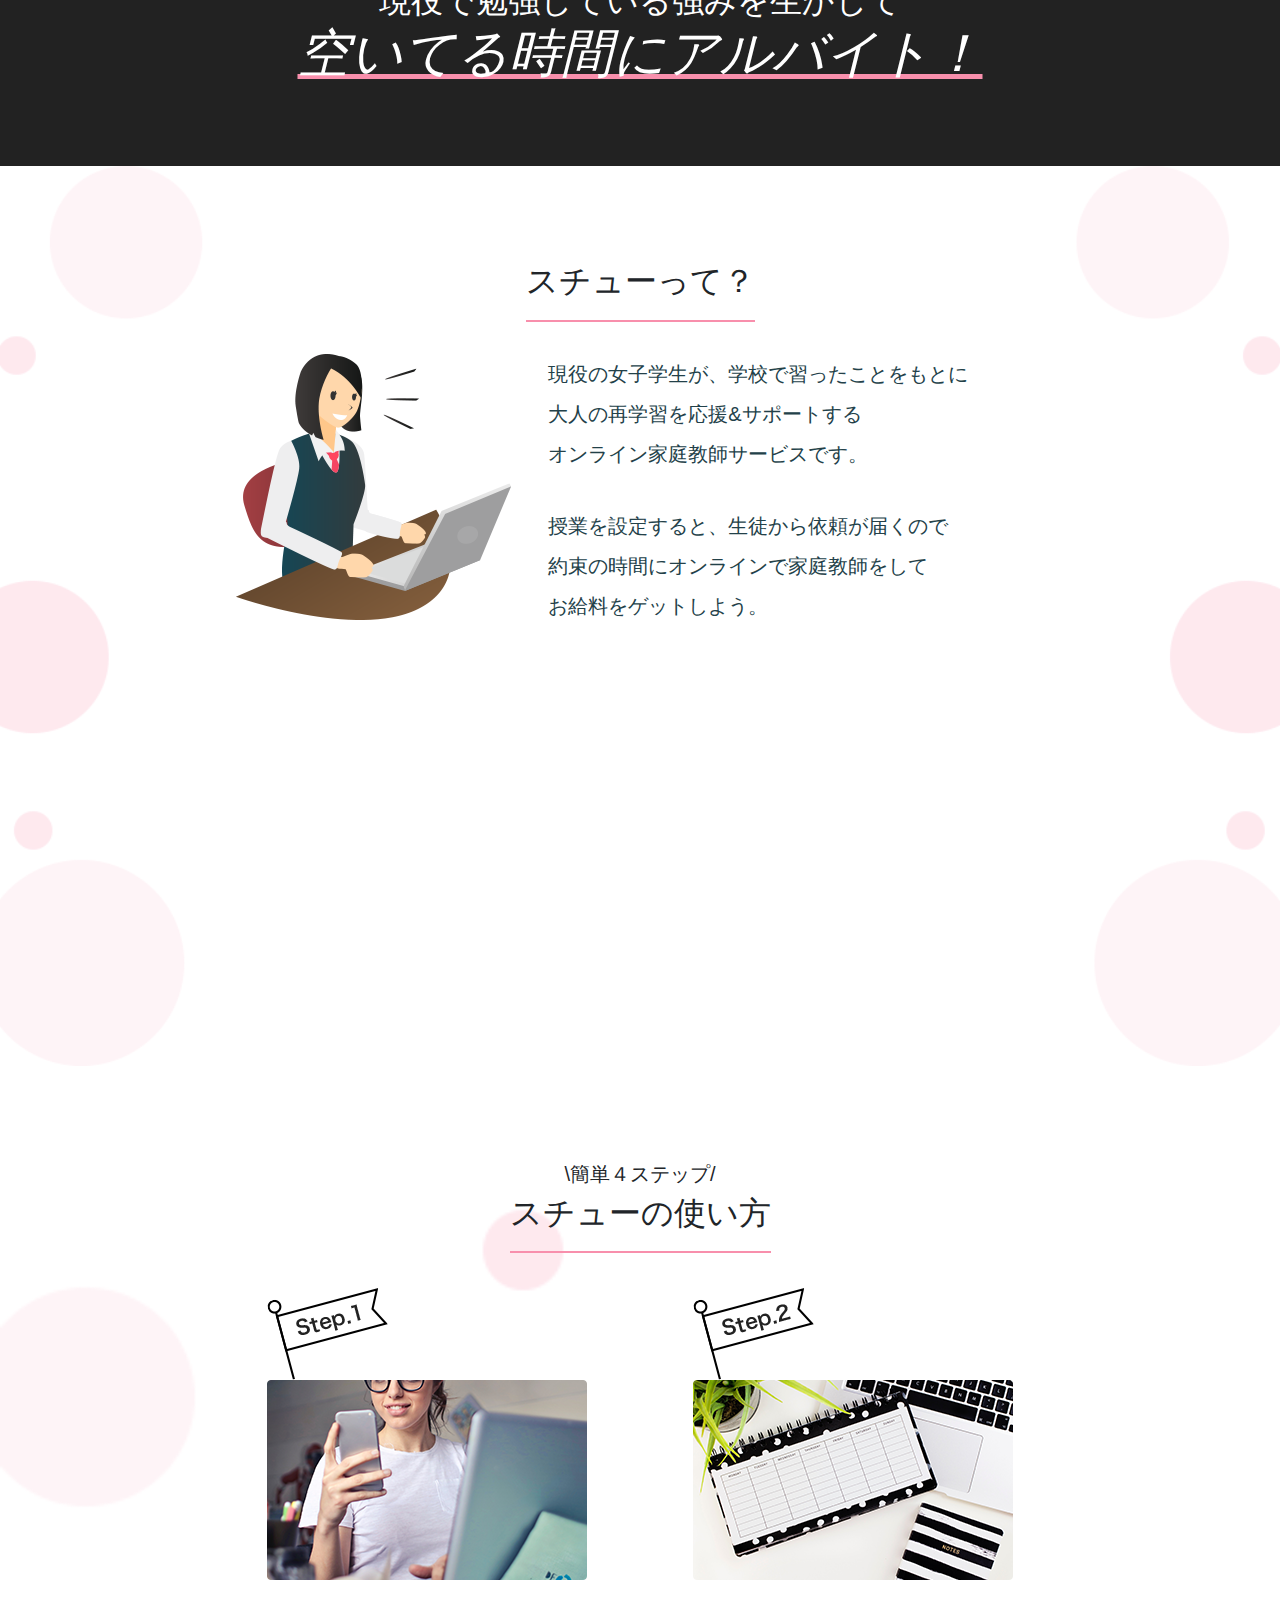
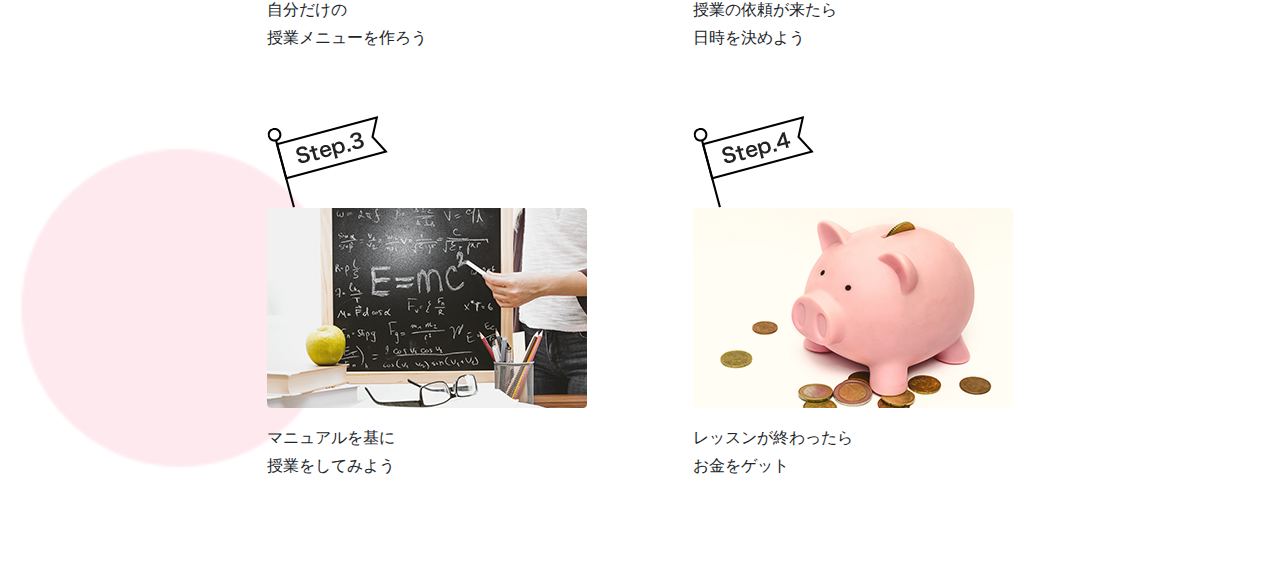
==== commit ed294a3d: "Women's Conte4" ====
--- a/index2.html
+++ b/index2.html
@@ -125,7 +125,7 @@
 
   <!-- Content 4 -->
   <div id="conte4" class="container-fluid pt-5 pb-5">
-    <div class="row justify-content-center text-center pt-5 pb-5">
+    <div class="row justify-content-center text-center pt-5 pb-4">
       <div>
         <h5>\簡単４ステップ/</h5>
         <h2>
@@ -135,30 +135,42 @@
     </div>
 
     <div class="row justify-content-center text-center">
-      <div class="col-sm-12 col-md-6 col-lg-4 pb-5 pt-5">
-        <img src="img/w/step1_img.png" alt="" class="img-fluid">
-        <p>自分だけの<br>
-          授業メニューを作ろう</p>
-      </div>
-
-      <div class="col-sm-12 col-md-6 col-lg-4 pb-5 pt-5">
-        <img src="img/w/step2_img.png" alt="" class="img-fluid">
-        <p>授業の依頼が来たら<br>
-          日時を決めよう</p>
+      <div class="col-sm-12 col-md-6 col-lg-4 pb-4 pt-4">
+        <div class="conte4_step">
+          <img src="img/w/step1_flag.png" alt="Step 1" class="img-fluid">
+          <img src="img/w/step1_img.png" alt="" class="img-fluid">
+          <p>自分だけの<br>
+            授業メニューを作ろう</p>
+        </div>
+      </div>
+
+      <div class="col-sm-12 col-md-6 col-lg-4 pb-4 pt-4">
+        <div class="conte4_step">
+          <img src="img/w/step2_flag.png" alt="Step 2" class="img-fluid">
+          <img src="img/w/step2_img.png" alt="" class="img-fluid">
+          <p>授業の依頼が来たら<br>
+            日時を決めよう</p>
+        </div>
       </div>
     </div>
 
     <div class="row justify-content-center text-center">
-      <div class="col-sm-12 col-md-6 col-lg-4 pb-5 pt-5">
-        <img src="img/w/step3_img.png" alt="" class="img-fluid">
-        <p>マニュアルを基に<br>
-          授業をしてみよう</p>
-      </div>
-
-      <div class="col-sm-12 col-md-6 col-lg-4 pb-5 pt-5">
-        <img src="img/w/step4_img.png" alt="" class="img-fluid">
-        <p>レッスンが終わったら<br>
-          お金をゲット</p>
+      <div class="col-sm-12 col-md-6 col-lg-4 pb-4 pt-4">
+        <div class="conte4_step">
+          <img src="img/w/step3_flag.png" alt="Step 3" class="img-fluid">
+          <img src="img/w/step3_img.png" alt="" class="img-fluid">
+          <p>マニュアルを基に<br>
+            授業をしてみよう</p>
+        </div>
+      </div>
+
+      <div class="col-sm-12 col-md-6 col-lg-4 pb-4 pt-4">
+        <div class="conte4_step">
+          <img src="img/w/step4_flag.png" alt="Step 4" class="img-fluid">
+          <img src="img/w/step4_img.png" alt="" class="img-fluid">
+          <p>レッスンが終わったら<br>
+            お金をゲット</p>
+        </div>
       </div>
     </div>
   </div>
--- a/css/index2.css
+++ b/css/index2.css
@@ -176,12 +176,16 @@
   background-size: cover;
 }
 
+#conte4 .conte4_step {
+  max-width: 320px;
+  margin: 0 auto;
+  text-align: left;
+}
+
 #conte4 p {
-  max-width: 320px;
-  margin: 0 auto;
-  text-align: left;
   padding-top: 1rem;
-  line-height: 1.5rem;
+
+  line-height: 1.75rem;
 }
 
 
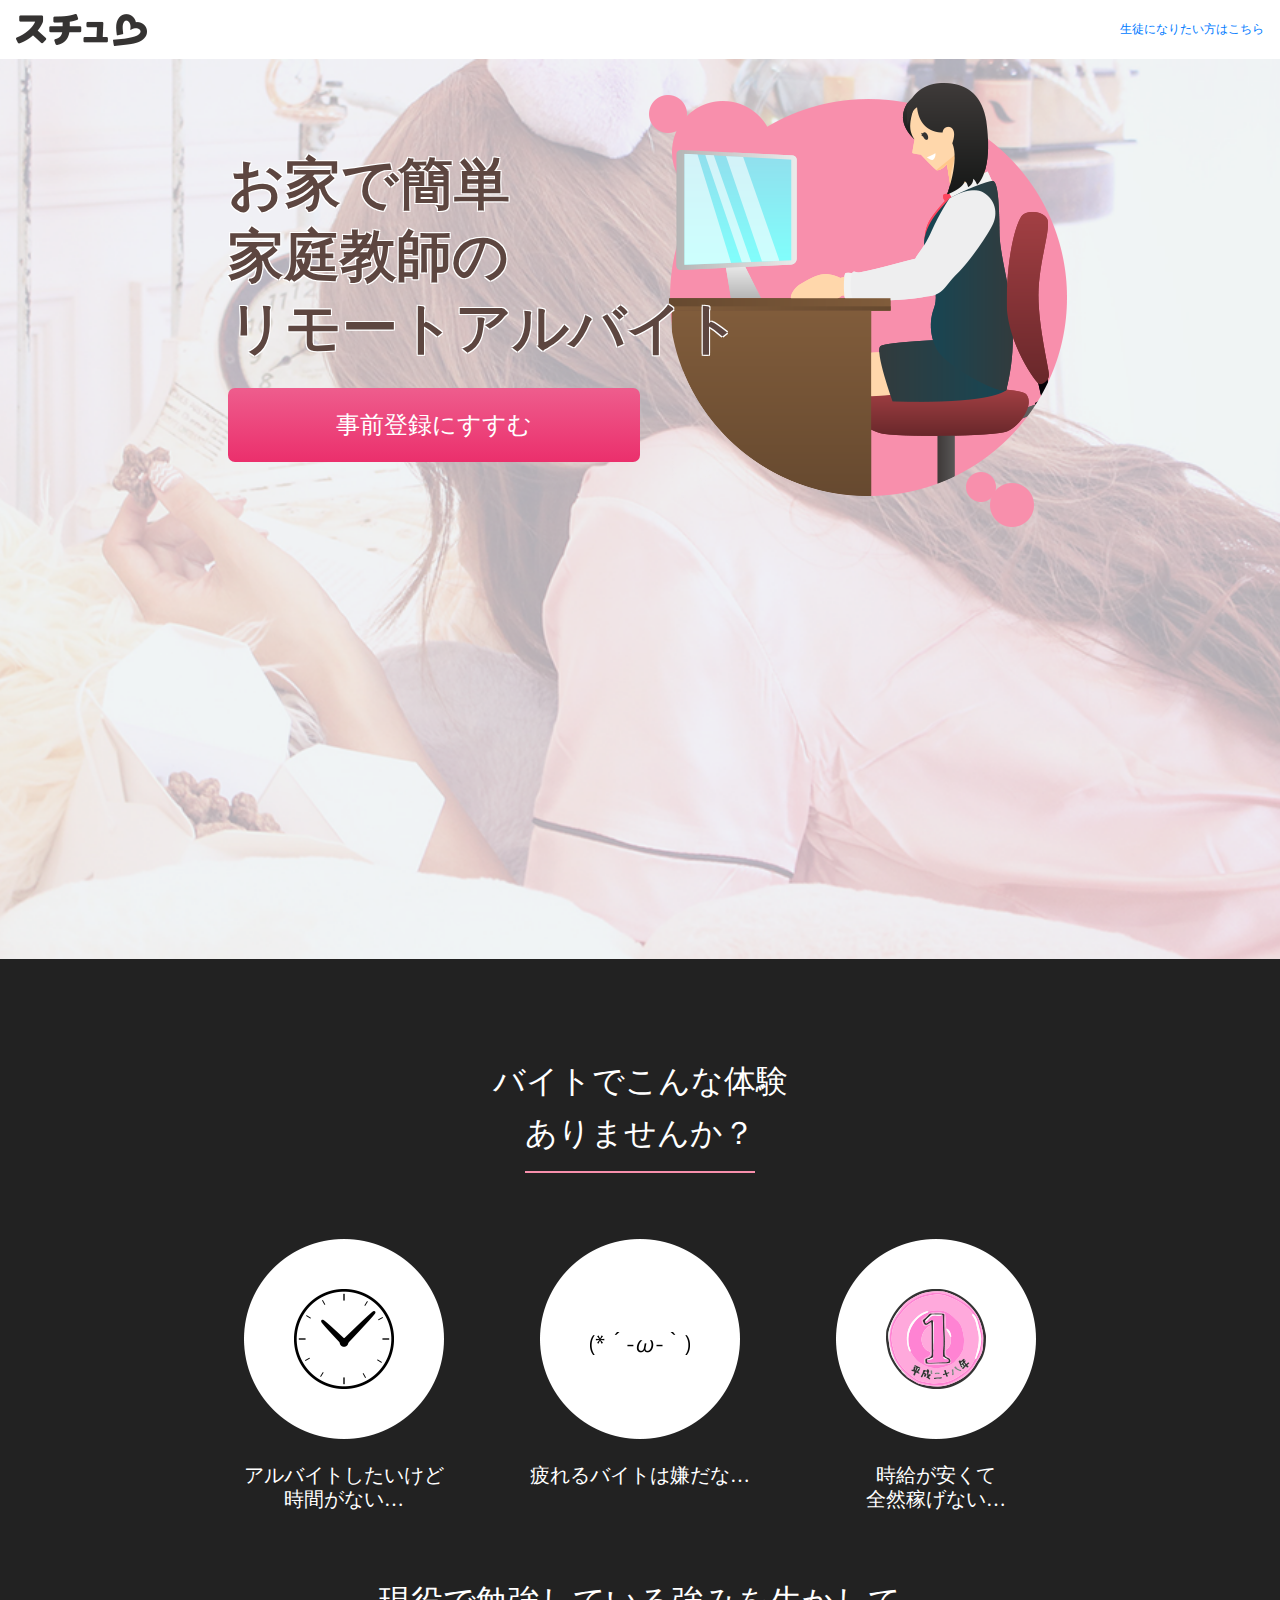
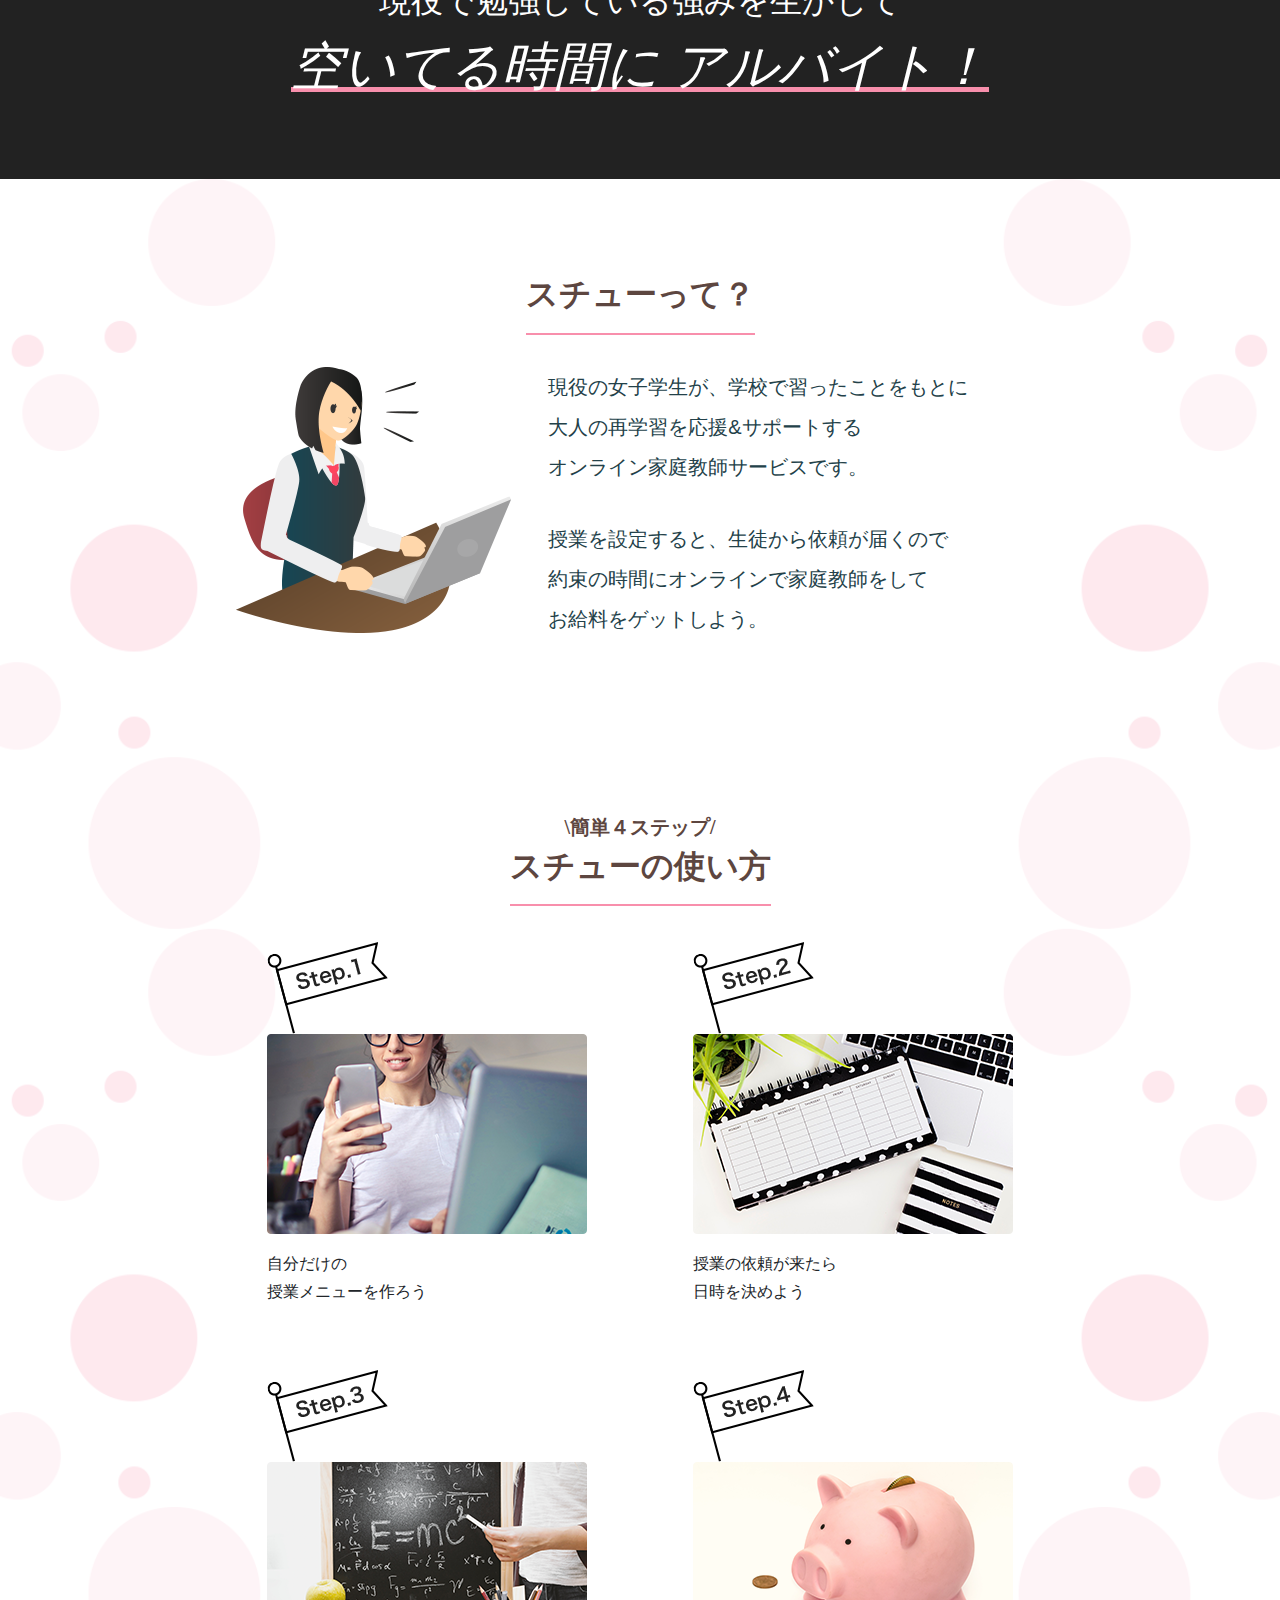
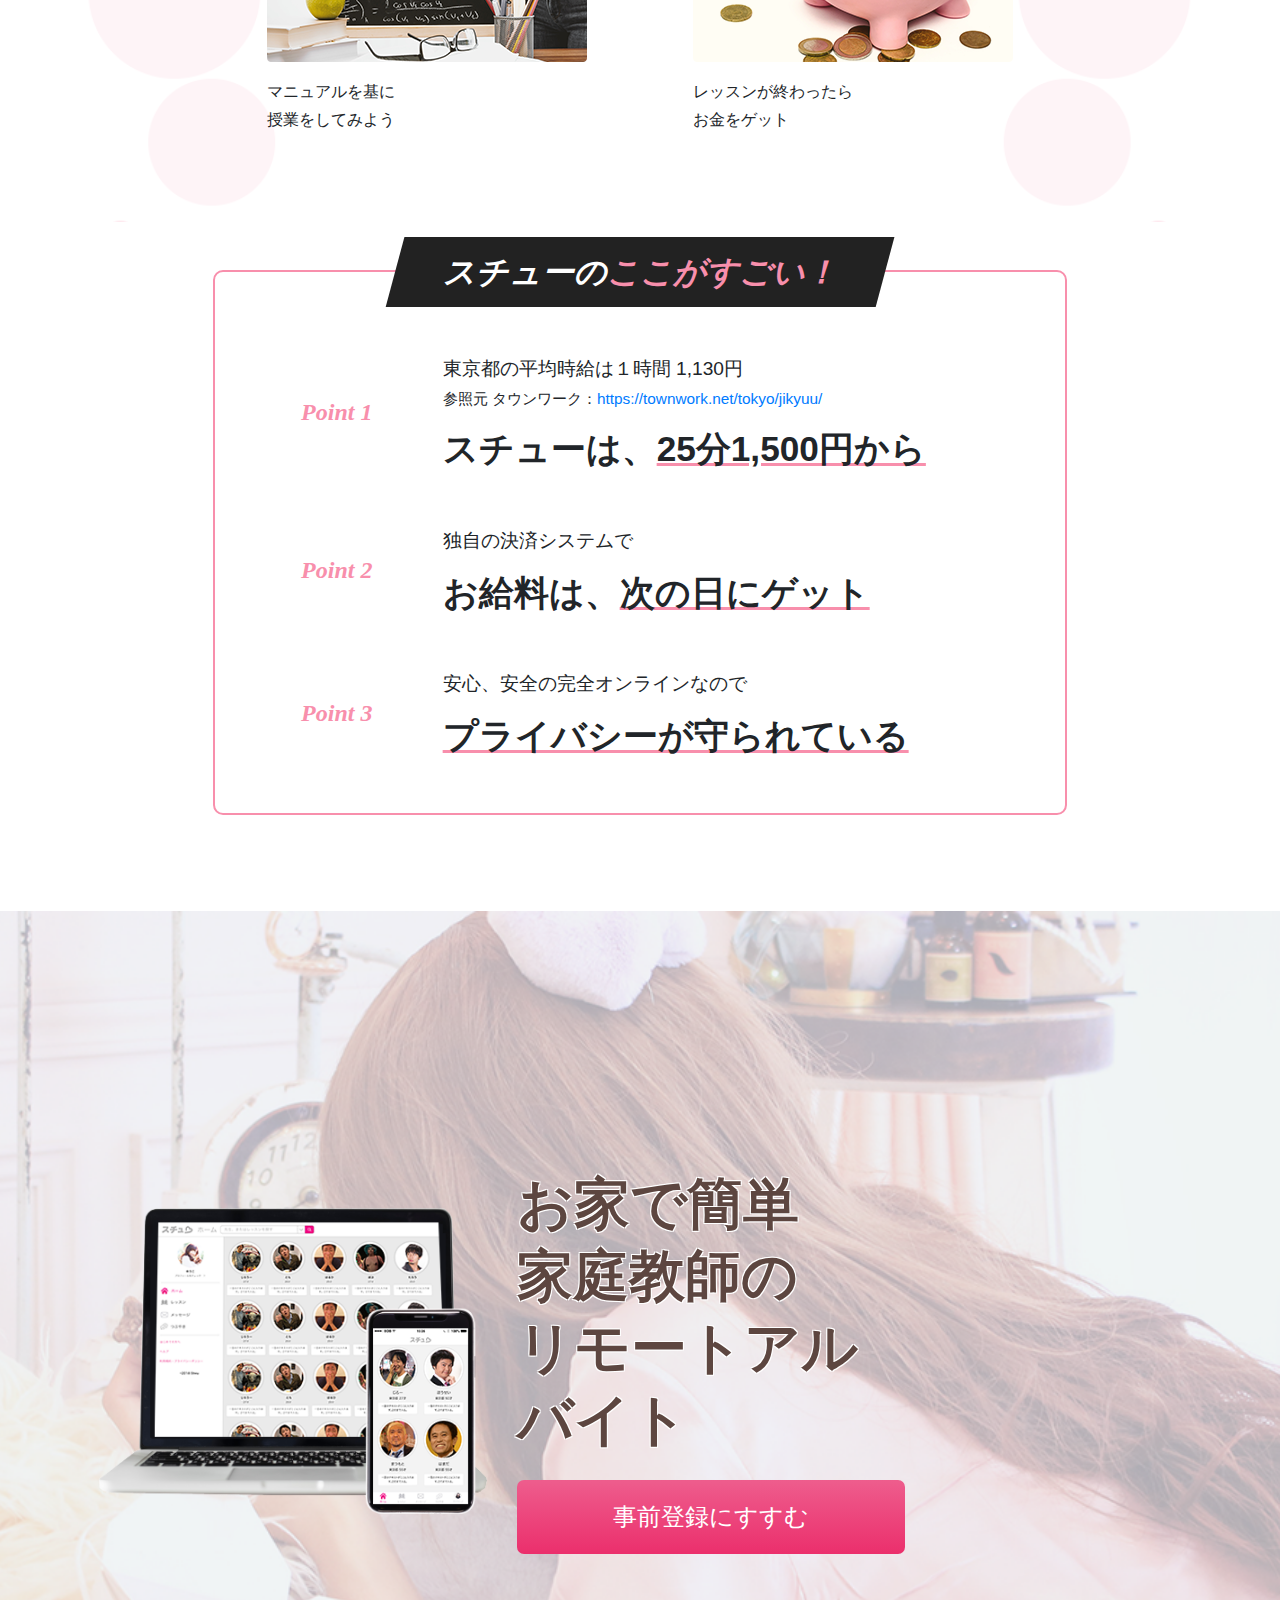
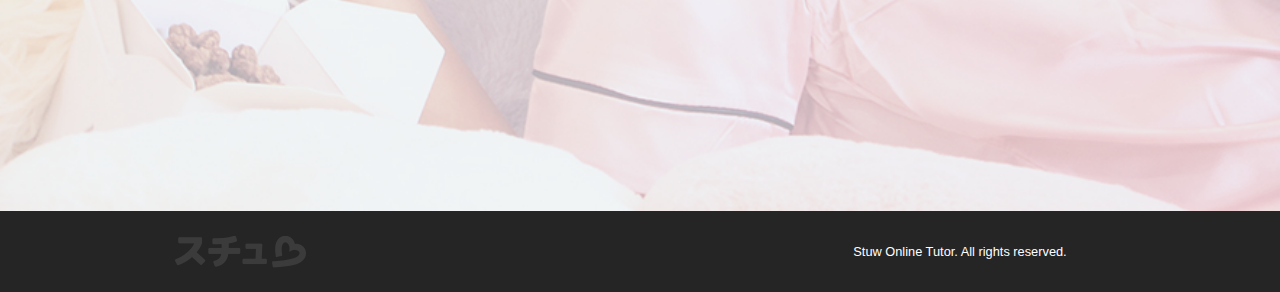
==== commit 12e7c5c4: "Conte1-6 and footer complete. Conte4 images need to be updated." ====
--- a/index2.html
+++ b/index2.html
@@ -18,7 +18,7 @@
   <!-- Other CSS -->
   <link rel="stylesheet" href="css/index2.css">
 
-  <title>スチュ❤︎</title>
+  <title>スチュー❤︎</title>
 </head>
 
 <body>
@@ -43,22 +43,23 @@
 
   <!-- Content 1 -->
   <div id="conte1" class="container-fluid">
-    <div class="">
-      <h1>
-        お家で簡単<br>
-        家庭教師の<br>
-        リモートアルバイト
-      </h1>
-    </div>
-    <div class="">
-      <button type="button" class="btn btn-primary text-center">
-        事前登録にすすむ
-      </button>
-    </div>
-  </div>
-  <!-- <div class="offset-1" style="z-index: -1">
-      <img src="img/w/lady1.png" class="img-fluid">
-    </div> -->
+    <div class="row justify-content-center pt-4">
+      <div id="conte1_content" class="col-sm-12 col-lg-8 justify-content-start d-flex align-items-center">
+        <div class="col-md-12 col-lg-8 pl-0 pr-0">
+          <h1 class="roundText pb-3">
+            お家で簡単<br>
+            家庭教師の<br>
+            リモートアルバイト
+          </h1>
+          <div class="col-sm-12 col-md-6 col-lg-9 pl-0 pr-0">
+            <button type="button" class="btn-block text-center registerButton">
+              事前登録にすすむ
+            </button>
+          </div>
+        </div>
+      </div>
+    </div>
+  </div>
 
 
 
@@ -91,193 +92,198 @@
 
     <div class="row justify-content-center pt-2 pb-4">
       <div>
-        <h2>現役で勉強している強みを生かして<br>
-          <span id="conte2_underlinedText_2">空いてる時間にアルバイト！</span></h2>
-      </div>
-    </div>
-  </div>
-
-
-
-  <!-- Content 3 -->
-  <div id="conte3" class="container-fluid text-center pt-5 pb-5">
-    <div class="row justify-content-center text-center pt-5 pb-4">
-      <h2 class="underlinedH2">スチューって？</h2>
-    </div>
-
-    <div class="row justify-content-center flex-column-reverse flex-sm-row">
-      <div class="col-md-3 col-sm-6">
-        <img src="img/w/lady2.png" alt="">
-      </div>
-      <div class="col-md-5 col-sm-6">
-        <p>現役の女子学生が、学校で習ったことをもとに<br class="removeBreak">
-          大人の再学習を応援&amp;サポートする<br class="removeBreak">
-          オンライン家庭教師サービスです。</p>
-
-        <p>授業を設定すると、生徒から依頼が届くので<br class="removeBreak">
-          約束の時間にオンラインで家庭教師をして<br class="removeBreak">
-          お給料をゲットしよう。</p>
-      </div>
-    </div>
-  </div>
-
-
-
-  <!-- Content 4 -->
-  <div id="conte4" class="container-fluid pt-5 pb-5">
-    <div class="row justify-content-center text-center pt-5 pb-4">
-      <div>
-        <h5>\簡単４ステップ/</h5>
-        <h2>
-          <span class="underlinedH2">スチューの使い方</span>
-        </h2>
-      </div>
-    </div>
-
-    <div class="row justify-content-center text-center">
-      <div class="col-sm-12 col-md-6 col-lg-4 pb-4 pt-4">
-        <div class="conte4_step">
-          <img src="img/w/step1_flag.png" alt="Step 1" class="img-fluid">
-          <img src="img/w/step1_img.png" alt="" class="img-fluid">
-          <p>自分だけの<br>
-            授業メニューを作ろう</p>
-        </div>
-      </div>
-
-      <div class="col-sm-12 col-md-6 col-lg-4 pb-4 pt-4">
-        <div class="conte4_step">
-          <img src="img/w/step2_flag.png" alt="Step 2" class="img-fluid">
-          <img src="img/w/step2_img.png" alt="" class="img-fluid">
-          <p>授業の依頼が来たら<br>
-            日時を決めよう</p>
-        </div>
-      </div>
-    </div>
-
-    <div class="row justify-content-center text-center">
-      <div class="col-sm-12 col-md-6 col-lg-4 pb-4 pt-4">
-        <div class="conte4_step">
-          <img src="img/w/step3_flag.png" alt="Step 3" class="img-fluid">
-          <img src="img/w/step3_img.png" alt="" class="img-fluid">
-          <p>マニュアルを基に<br>
-            授業をしてみよう</p>
-        </div>
-      </div>
-
-      <div class="col-sm-12 col-md-6 col-lg-4 pb-4 pt-4">
-        <div class="conte4_step">
-          <img src="img/w/step4_flag.png" alt="Step 4" class="img-fluid">
-          <img src="img/w/step4_img.png" alt="" class="img-fluid">
-          <p>レッスンが終わったら<br>
-            お金をゲット</p>
-        </div>
-      </div>
-    </div>
-  </div>
-
-
-
-  <!-- <div id="conte4" class="container-fluid pt-5 pb-5">
-    <div class="row justify-content-center text-center pt-5 pb-5">
-      <div>
-        <h5>\簡単４ステップ/</h5>
-        <h2>
-          <span class="underlinedH2">スチューの使い方</span>
-        </h2>
-      </div>
-    </div>
-
-    <div class="row">
+        <h2>現役で勉強している<br class="addBreak">強みを生かして</h2>
+        <h2 id="conte2_underlinedText_2">
+          空いてる時間に
+          <br class="addBreak">
+          アルバイト！</h2>
+      </div>
+    </div>
+  </div>
+
+
+
+  <div id="conte3and4_background">
+    <!-- Content 3 -->
+    <div id="conte3" class="container-fluid text-center pt-5 pb-5">
+      <div class="row justify-content-center text-center pt-5 pb-4">
+        <h2 class="underlinedH2 roundText">スチューって？</h2>
+      </div>
+
+      <div class="row justify-content-center flex-column-reverse flex-sm-row">
+        <div class="col-md-3 col-sm-6">
+          <img src="img/w/lady2.png" alt="">
+        </div>
+        <div class="col-md-5 col-sm-6">
+          <p>現役の女子学生が、学校で習ったことをもとに<br class="removeBreak">
+            大人の再学習を応援&amp;サポートする<br class="removeBreak">
+            オンライン家庭教師サービスです。</p>
+
+          <p>授業を設定すると、生徒から依頼が届くので<br class="removeBreak">
+            約束の時間にオンラインで家庭教師をして<br class="removeBreak">
+            お給料をゲットしよう。</p>
+        </div>
+      </div>
+    </div>
+
+
+
+    <!-- Content 4 -->
+    <div id="conte4" class="container-fluid text-center pt-5 pb-5">
+      <div class="row justify-content-center text-center pt-5 pb-4">
+        <div>
+          <h5 class="roundText">\簡単４ステップ/</h5>
+          <h2>
+            <span class="underlinedH2 roundText">スチューの使い方</span>
+          </h2>
+        </div>
+      </div>
+
       <div class="row justify-content-center text-center">
-        <div class="col-4 pb-5 pt-5">
-          <img src="img/w/step1_img.png" alt="" class="img-fluid">
-          <p>自分だけの<br>
-            授業メニューを作ろう</p>
-        </div>
-
-        <div class="col-4 pb-5 pt-5">
-          <img src="img/w/step2_img.png" alt="" class="img-fluid">
-          <p>授業の依頼が来たら<br>
-            日時を決めよう</p>
-        </div>
-      </div>
-
-      <div class="row justify-content-center text-center">
-        <div class="col-4 pb-5 pt-5">
-          <img src="img/w/step3_img.png" alt="" class="img-fluid">
-          <p>マニュアルを基に<br>
-            授業をしてみよう</p>
-        </div>
-
-        <div class="col-4 pb-5 pt-5">
-          <img src="img/w/step4_img.png" alt="" class="img-fluid">
-          <p>レッスンが終わったら<br>
-            お金をゲット</p>
-        </div>
-      </div>
-    </div>
-  </div> -->
-
-  <!-- <div class="conte4_bg">
-      <div class="conte4_header">
-        <h3 id="h3top">スチューをはじめる</h3>
-        <h3 id="h3bottom"> 簡単４ステップ！</h3>
-      </div>
-      <div class="conte4">
-        <div class="conte4_step1">
-          <div class="step1flag">
-            <img src="img/w/step1_flag.png" alt="Step 1">
-          </div>
-          <div class="step1text">
+        <div class="col-sm-12 col-md-6 col-lg-4 pb-4 pt-4">
+          <div class="conte4_step">
+            <img src="img/w/step1_flag.png" alt="Step 1" class="img-fluid">
+            <img src="img/w/step1_img.png" alt="" class="img-fluid">
             <p>自分だけの<br>
               授業メニューを作ろう</p>
           </div>
-          <div class="step1img">
-            <img src="img/w/step1_img.png" alt="">
-          </div>
-        </div>
-  
-        <div class="conte4_step2">
-          <div class="step2flag">
-            <img src="img/w/step2_flag.png" alt="Step 2">
-          </div>
-          <div class="step2text">
+        </div>
+
+        <div class="col-sm-12 col-md-6 col-lg-4 pb-4 pt-4">
+          <div class="conte4_step">
+            <img src="img/w/step2_flag.png" alt="Step 2" class="img-fluid">
+            <img src="img/w/step2_img.png" alt="" class="img-fluid">
             <p>授業の依頼が来たら<br>
               日時を決めよう</p>
           </div>
-          <div class="step2img">
-            <img src="img/w/step2_img.png" alt="">
-          </div>
-        </div>
-  
-        <div class="conte4_step3">
-          <div class="step3flag">
-            <img src="img/w/step3_flag.png" alt="Step 3">
-          </div>
-          <div class="step3text">
+        </div>
+      </div>
+
+      <div class="row justify-content-center text-center">
+        <div class="col-sm-12 col-md-6 col-lg-4 pb-4 pt-4">
+          <div class="conte4_step">
+            <img src="img/w/step3_flag.png" alt="Step 3" class="img-fluid">
+            <img src="img/w/step3_img.png" alt="" class="img-fluid">
             <p>マニュアルを基に<br>
               授業をしてみよう</p>
           </div>
-          <div class="step3img">
-            <img src="img/w/step3_img.png" alt="">
-          </div>
-        </div>
-  
-        <div class="conte4_step4">
-          <div class="step4flag">
-            <img src="img/w/step4_flag.png" alt="Step 4">
-          </div>
-          <div class="step4text">
+        </div>
+
+        <div class="col-sm-12 col-md-6 col-lg-4 pb-4 pt-4">
+          <div class="conte4_step">
+            <img src="img/w/step4_flag.png" alt="Step 4" class="img-fluid">
+            <img src="img/w/step4_img.png" alt="" class="img-fluid">
             <p>レッスンが終わったら<br>
               お金をゲット</p>
           </div>
-          <div class="step4img">
-            <img src="img/w/step4_img.png" alt="">
-          </div>
-        </div>
-  
-      </div>
-    </div> -->
+        </div>
+      </div>
+    </div>
+  </div>
+
+
+
+  <!-- Content 5 -->
+  <div id="conte5" class="container-fluid pt-5 pb-5">
+    <div class="row justify-content-center p-0">
+      <div id="conte5_border" class="col-md-8 ml-2 mr-2">
+
+        <div class="row justify-content-center text-center d-flex align-items-center pb-5">
+          <div id="conte5_header" class="pt-3 pb-3 pl-5 pr-5">
+            <h2 class="roundText">スチューの<span id="conte5_h2_pink">ここがすごい！</span>
+            </h2>
+          </div>
+        </div>
+
+        <div class="">
+          <div class="row justify-content-center d-flex align-items-center pb-5">
+            <div class="col-md-2 text-left">
+              <h4>Point 1</h4>
+            </div>
+
+            <div class="col-md-8">
+              <p>東京都の平均時給は１時間 1,130円<br>
+                <small>参照元 タウンワーク：<a
+                    href="https://townwork.net/tokyo/jikyuu/">https://townwork.net/tokyo/jikyuu/</a></small>
+              </p>
+              <h3>スチューは、<span class="conte5_h3_underline">25分1,500円から</span></h3>
+            </div>
+          </div>
+
+          <div class="row justify-content-center d-flex align-items-center pb-5">
+            <div class="col-md-2 text-left">
+              <h4>Point 2</h4>
+            </div>
+            <div class="col-md-8">
+              <p>独自の決済システムで</p>
+              <h3>お給料は、<span class="conte5_h3_underline">次の日にゲット</span></h3>
+            </div>
+          </div>
+
+          <div class="row justify-content-center d-flex align-items-center pb-5">
+            <div class="col-md-2 text-left">
+              <h4>Point 3</h4>
+            </div>
+            <div class="col-md-8">
+              <p>安心、安全の完全オンラインなので</p>
+              <h3><span class="conte5_h3_underline">プライバシーが守られている</span></h3>
+            </div>
+          </div>
+        </div>
+      </div>
+    </div>
+  </div>
+
+
+
+  <!-- Content 6 -->
+  <div id="conte6" class="container-fluid mt-5 d-flex align-items-center">
+    <div id="conte6_content" class="row justify-content-center flex-sm-row d-flex align-items-center">
+      <div class="col-md-5 col-sm-5 text-right">
+        <img src="img/w/conte6_computer.png" alt="" class="img-fluid">
+      </div>
+
+      <div class="col-md-5 col-sm-5">
+        <h1 class="roundText pb-3">
+          お家で簡単<br>
+          家庭教師の<br>
+          リモートアルバイト
+        </h1>
+        <div class="pl-0 pr-0">
+          <button type="button" class="btn-block text-center registerButton">
+            事前登録にすすむ
+          </button>
+        </div>
+      </div>
+    </div>
+  </div>
+
+
+
+  <!-- Footer -->
+  <div id="footer" class="container-fluid">
+    <div class="row justify-content-center pt-2 pb-4 d-flex align-items-center">
+      <div class="col-6 col-lg-3 pt-3">
+        <img src="img/w/logo_footer.png" alt="スチュー" class="img-fluid">
+      </div>
+
+      <div class="col-6 col-lg-3 pt-3 text-right">
+        <a href="#">
+          <i class="fab fa-instagram"></i>
+        </a>
+        <a href="#">
+          <i class="fab fa-twitter pl-2"></i>
+        </a>
+        <a href="#">
+          <i class="fab fa-facebook-square pl-2"></i>
+        </a>
+      </div>
+
+      <div class="col-sm-12 col-lg-3 pt-3 small text-center">
+        Stuw Online Tutor. All rights reserved.
+      </div>
+    </div>
+  </div>
 
 
 
--- a/css/index2.css
+++ b/css/index2.css
@@ -6,116 +6,77 @@
 Aqua color: #234149
 */
 
-/* body {
-  font-family: "Hiragino Kaku Gothic Pro", sans-serif;
-  margin: 0;
-  padding: 0;
-  font-size: 20px;
-}
-
-h1 {
-  font-size: 56px;
-}
-
-h2 {
-  font-size: 40px;
-}
-
-h3 {
-  font-size: 32px;
-}
-
-h3#h3bottom {
-  text-decoration: underline #ee5d8d;
-}
-
-button.regular_button {
-  color: #FFF;
-  background-image: linear-gradient(#ee5d8d, #eb2f6c);
-  border: none;
-  border-radius: 5px;
-  padding: .7em;
-  font-size: 24px;
-  width: 100%;
-}
-
-button {
-  opacity: 1;
-  transition: 1s ease;
-}
-
-button:hover {
-  opacity: .7;
-  cursor: pointer;
-} */
-
-/*************************************
-NavBar
-*************************************/
-/* nav {
-  width: 800px;
-  height: 78px;
-  margin: 0 auto;
-  font-size: 14px;
-  padding-top: 15px;
-
-  display: grid;
-  grid-template-columns: repeat(5, 1fr);
-  grid-gap: 20px;
-  grid-auto-rows: auto;
-}
-
-nav#logo {
-  grid-column: 1 / 2;
-  grid-row: 1;
-}
-
-nav a#about {
+body {
+  font-family: "ヒラギノ角ゴ", sans-serif !important;
+}
+
+.addBreak {
+  display:none;
+}
+
+.roundText {
+  font-family: "ヒラギノ丸ゴ Pro W4","ヒラギノ丸ゴ Pro","Hiragino Maru Gothic Pro","ヒラギノ角ゴ Pro W3","Hiragino Kaku Gothic Pro","HG丸ｺﾞｼｯｸM-PRO","HGMaruGothicMPRO"!important;
+  font-weight: 900;
   color: #5d4640;
-  text-decoration: none;
-  font-weight: 700;
-
-  grid-column: 2 / 3;
-  grid-row: 1;
-}
-
-nav a#otherside {
-  color: #5d4640;
-  text-align: right;
-
-  grid-column: 4 / 5;
-  grid-row: 1;
-}
-
-nav a#button {
-  grid-column: 5 / 6;
-  grid-row: 1;
-}
-
-
-
-button.nav_button {
-  color: #FFF;
-  background-image: linear-gradient(#ee5d8d, #eb2f6c);
-  border: none;
-  border-radius: 5px;
-  margin: 0;
-  font-size: 14px;
-  width: 180px;
-  height: 40px;
-}
-*/
+  text-shadow: -1px 1px 0 #FFF,
+  1px 1px 0 #FFF,
+ 1px -1px 0 #FFF,
+-1px -1px 0 #FFF;
+}
 
 .underlinedH2 {
   border-bottom: 2px solid #f88fac !important;
   padding-bottom: 1.25rem;
 }
 
+.registerButton {
+  color: #FFF;
+  background-image: linear-gradient(#ee5d8d, #eb2f6c);
+  border-radius: 7px;
+  border: none;
+  font-size: 1.5rem;
+  padding: 1.2rem 0;
+}
+
+.registerButton:hover {
+  background-image: linear-gradient(#eb2f6c, #ee5d8d);
+  cursor: pointer;
+}
+
+#conte3and4_background {
+  background-image: url("../img/w/conte3_bg.png");
+  background-repeat:  repeat;
+  background-size: 100vw;
+  background-position: center-top;
+}
+
+
+
+
 @media screen and (max-width: 800px) {
 .removeBreak {
   display: none;
 }
-}
+
+.addBreak {
+  display: inline-block;
+}
+
+.registerButton {
+  font-size: 1.2rem;
+  padding: 1rem;
+}
+}
+
+
+
+/*************************************
+NavBar
+*************************************/
+
+
+
+
 /*************************************
 Conte1
 *************************************/
@@ -127,12 +88,42 @@
   background-position: center;
 }
 
+#conte1_content {
+  background-image: url("../img/w/lady1.png");
+  background-repeat: no-repeat;
+  background-size: contain;
+  background-position: right;
+
+  height: 444px;
+}
+
+#conte1 h1, #conte6 h1 {
+  font-size: 3.5rem;
+  line-height: 4.5rem;
+}
+
+
+@media screen and (max-width: 800px) {
+  #conte1_content {
+    padding-top: 80%;
+    /* vertical-align: bottom; */
+  }
+  
+  #conte1 h1, #conte6 h1 {
+    font-size: 2.3rem;
+    line-height: 3rem;
+  }
+  }
+
+
+
 /*************************************
 Conte2
 *************************************/
 #conte2 {
   background-color: #222;
   color: #FFF;
+  font-family: "ヒラギノ丸ゴ Pro W4","ヒラギノ丸ゴ Pro","Hiragino Maru Gothic Pro","ヒラギノ角ゴ Pro W3","Hiragino Kaku Gothic Pro","HG丸ｺﾞｼｯｸM-PRO","HGMaruGothicMPRO"!important;
   /* padding: 120px 0 0 0; */
 }
 
@@ -140,24 +131,27 @@
   line-height: 3.25rem;
   /* line-height: 225%; */
 }
+
 #conte2 #conte2_underlinedText_2 {
   font-size: 3.25rem;
+  line-height: 4rem;
   font-style: italic;
   text-decoration: underline #f88fac;
   /* border-bottom: 10px solid #ee5d8d; */
 }
 
+
+
+@media screen and (max-width: 800px) {
+  #conte2 #conte2_underlinedText_2 {
+    font-size: 3rem;
+  }
+}
+
+
 /*************************************
 Conte3
 *************************************/
-#conte3 {
-  min-height: 100vh;
-  background-image: url("../img/w/conte3_bg.png");
-  background-repeat: no-repeat;
-  background-size: cover;
-  background-position: center;
-}
-
 #conte3 p {
   color: #234149;
   text-align: left;
@@ -166,14 +160,22 @@
   padding-bottom: 1rem;
 } 
 
+
+
+@media screen and (max-width: 800px) {
+  #conte3 p {
+    text-align: center;
+  }
+}
+
+
+
 /*************************************
 Conte4
 *************************************/
-#conte4 {
-  min-height: 100vh;
-  background-image: url("../img/w/conte4_bg.png");
-  background-repeat: no-repeat;
-  background-size: cover;
+#conte4 p {
+  padding-top: 1rem;
+  line-height: 1.75rem;
 }
 
 #conte4 .conte4_step {
@@ -182,301 +184,103 @@
   text-align: left;
 }
 
-#conte4 p {
-  padding-top: 1rem;
-
-  line-height: 1.75rem;
-}
-
-
-
-.conte4_header {
-  text-align: center;
-}
-
-.conte4 {
-  width: 800px;
-  padding: 80px 0 110px 0;
-  margin: 0 auto;
-  color: #222;
-  display: grid;
-  grid-template-columns: repeat(2, 1fr);
-  grid-gap: 80px;
-  grid-auto-rows: auto;
-}
-
-.conte4_step1 {
-  grid-column: 1 / 2;
-  grid-row: 1;
-
-  display: grid;
-  grid-template-columns: repeat(3, 1fr);
-  grid-gap: 5px;
-  grid-auto-rows: auto;
-}
-
-.step1flag {
-  grid-column: 1 / 2;
-  grid-row: 1;
-}
-.step1text {
-  grid-column: 2 / 4;
-  grid-row: 1;
-}
-.step1img {
-  grid-column: 1 / 4;
-  grid-row: 2;
-}
-.step1img img{
-  max-width: 100%;
-}
-
-/****************/
-.conte4_step2 {
-  grid-column: 2 / 3;
-  grid-row: 1;
-
-  display: grid;
-  grid-template-columns: repeat(3, 1fr);
-  grid-gap: 5px;
-  grid-auto-rows: auto;
-}
-.step2flag {
-  grid-column: 1 / 2;
-  grid-row: 1;
-}
-.step2text {
-  grid-column: 2 / 4;
-  grid-row: 1;
-}
-.step2img {
-  grid-column: 1 / 4;
-  grid-row: 2;
-}
-.step2img img{
-  max-width: 100%;
-}
-
-/****************/
-
-.conte4_step3 {
-  grid-column: 1 / 2;
-  grid-row: 2;
-
-  display: grid;
-  grid-template-columns: repeat(3, 1fr);
-  grid-gap: 5px;
-  grid-auto-rows: auto;
-}
-.step3flag {
-  grid-column: 1 / 2;
-  grid-row: 1;
-}
-.step3text {
-  grid-column: 2 / 4;
-  grid-row: 1;
-}
-.step3img {
-  grid-column: 1 / 4;
-  grid-row: 2;
-}
-.step3 img {
-  max-width: 100%;
-}
-
-/****************/
-
-.conte4_step4 {
-  grid-column: 2 / 3;
-  grid-row: 2;
-
-  display: grid;
-  grid-template-columns: repeat(3, 1fr);
-  grid-gap: 5px;
-  grid-auto-rows: auto;
-}
-.step4flag {
-  grid-column: 1 / 2;
-  grid-row: 1;
-}
-.step4text {
-  grid-column: 2 / 4;
-  grid-row: 1;
-}
-.step4img {
-  grid-column: 1 / 4;
-  grid-row: 2;
-}
-.step4img img {
-  max-width: 100%;
-}
+
 
 /*************************************
 Conte5
 *************************************/
-.conte5_bg {
-  width: 800px;
-  margin: 0 auto 120px auto;
-  padding: 0 auto;
-  border: 1px solid #ee5d8d;
+#conte5 p {
+  font-size: 1.2rem;
+}
+
+#conte5 h2 {
+  color: #FFF;
+  margin: 0;
+  text-shadow: none;
+}
+
+#conte5_h2_pink {
+ color: #f88fac;
+}
+
+#conte5 h3 {
+  font-size: 2.2rem;
+  font-weight: bolder;
+}
+
+.conte5_h3_underline {
+  text-decoration: underline #f88fac;
+}
+
+#conte5 h4 {
+  font-family: "ヒラギノ丸ゴ Pro W4","ヒラギノ丸ゴ Pro","Hiragino Maru Gothic Pro","ヒラギノ角ゴ Pro W3","Hiragino Kaku Gothic Pro","HG丸ｺﾞｼｯｸM-PRO","HGMaruGothicMPRO"!important;
+  color: #f88fac;
+  font-style: italic;
+  font-weight: 900;
+}
+
+#conte5_border {
+  border: 2px solid #f88fac;
   border-radius: 10px;
 }
 
-.conte5 {
-  width: 800px;
-  padding: 37px 80px 60px 60px;
-  align-items: center;
-  margin: 0 auto;
-  color: #222;
-  display: grid;
-  grid-template-columns: repeat(7, 1fr);
-  grid-gap: 30px;
-  grid-auto-rows: auto;
-}
-
-.conte5_header {
-  width: 455px;
-  margin: 0 auto;
-  margin-top: -30px;
-  padding: 10px 0;
-  text-align: center;
+#conte5_header {
+  margin-top: -35px;
   font-style: italic;
   color: #FFF;
   background-color: #222;
   transform: skew(-15deg);  /* SKEW */
 }
 
-.conte5_header h3 {
-  margin: 0 auto;
+#conte5_header h2 {
   transform: skew(15deg);  /* reverse SKEW */
 }
 
-#conte5_header_pink {
-  color: #f88fac;
-}
-
-#conte5_pinkunderline {
-  text-decoration: underline #ee5d8d;
-}
-
-.point1 {
-  grid-column: 1 / 2;
-  grid-row: 1;
-}
-
-.point1 h5 {
-  font-size: 20px;
-  color: #f88fac;
-  font-style: italic;
-}
-
-.point1_text {
-  grid-column: 2 / 8;
-  grid-row: 1;
-}
-
-.point1_text p {
-  margin: 15px auto 10px auto;
-}
-
-.point1_text h2 {
-  margin: 10px auto 0px auto;
-}
-
-.point1_text p#conte5_subtext {
-  font-size: 10px;
-}
-
-.point1_text p#conte5_subtext a {
-  text-decoration: none;
-}
-
-.point2 {
-  grid-column: 1 / 2;
-  grid-row: 2;
-}
-
-.point2 h5 {
-  font-size: 20px;
-  color: #f88fac;
-  font-style: italic;
-}
-
-.point2_text p {
-  margin: 15px auto 10px auto;
-}
-
-.point2_text h2 {
-  margin: 10px auto 0px auto;
-}
-
-.point2_text {
-  grid-column: 2 / 8;
-  grid-row: 2;
-}
-
-.point2_text p {
-  margin: 15px auto 10px auto;
-}
-
-.point2_text h2 {
-  margin: 10px auto 0px auto;
-}
-
-.point3 {
-  grid-column: 1 / 2;
-  grid-row: 3;
-}
-
-.point3_text {
-  grid-column: 2 / 8;
-  grid-row: 3;
-}
-
-.point3_text p {
-  margin: 15px auto 10px auto;
-}
-
-.point3_text h2 {
-  margin: 10px auto 0px auto;
-}
-
-.point3 h5 {
-  font-size: 20px;
-  color: #f88fac;
-  font-style: italic;
-}
+
+
+@media screen and (max-width: 800px) {
+  #conte5 h2, #conte5 h4, #conte5 p{
+    font-size: 110%;
+  }
+
+  #conte5 h3 {
+    font-size: 130%;
+  }
+
+  #conte5_header {
+    margin-top: -20px;
+  }
+}
+
+
+
 
 /*************************************
 Conte6
 *************************************/
-.conte6_bg {
+#conte6 {
   height: 100vh;
   background-image: url("../img/w/conte1_bg.png");
   background-repeat: no-repeat;
   background-size: cover;
-}
-
-.conte6 {
-  width: 800px;
-  margin: 0 auto;
-  padding-top: 133px;
-  color: #5d4640;
-  display: grid;
-  grid-template-columns: repeat(2, 1fr);
-  grid-gap: 25px;
-  grid-auto-rows: auto;
-}
-
-.left {
-  grid-column: 1 / 2;
-  grid-row: 1;
-}
-
-.right {
-  grid-column: 2 / 3;
-}
-
-.conte6 .right h1 {
-  margin: 0 auto 0 auto;
+  background-position: center;
+}
+
+
+
+/*************************************
+Footer
+*************************************/
+#footer {
+  color: #FFF;
+  background-color: #252525;
+}
+
+#footer a {
+  color: #FFF;
+}
+
+#footer a:hover {
+  opacity: .5;
+  text-decoration: none;
 }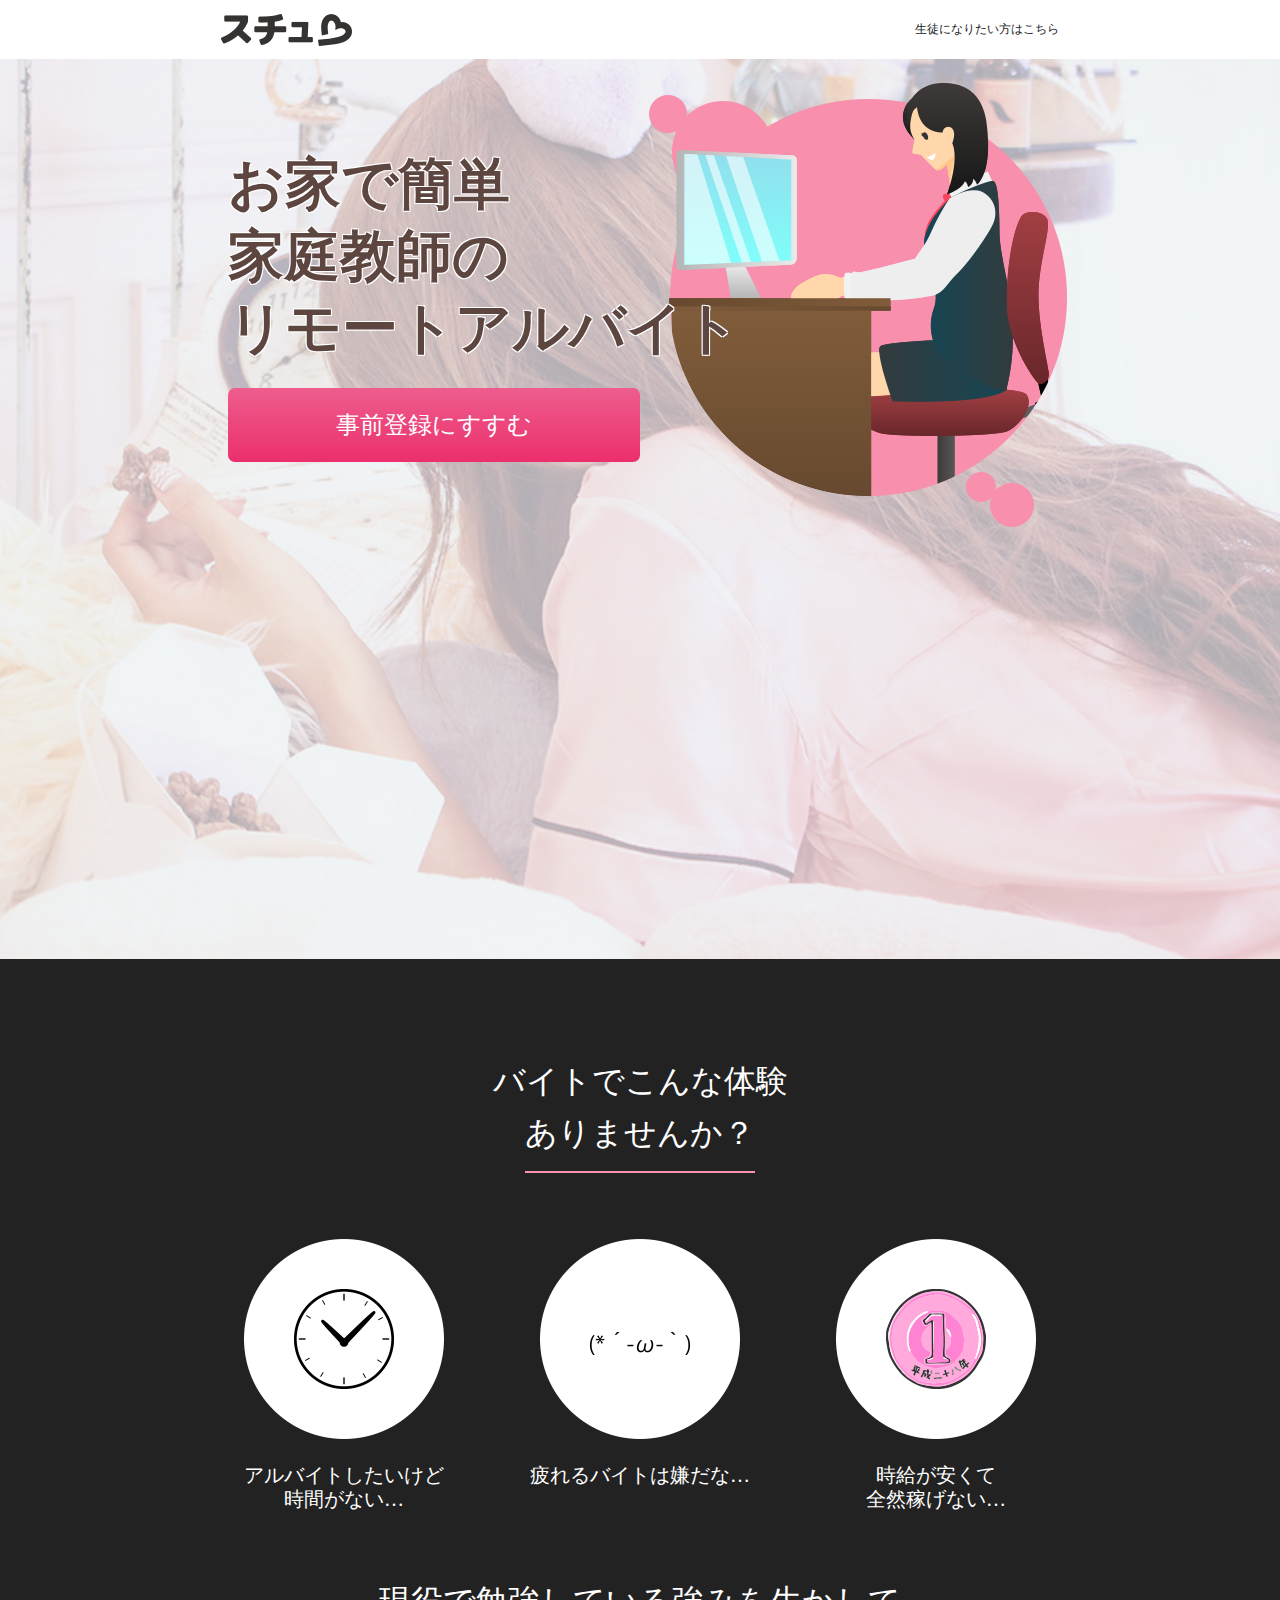
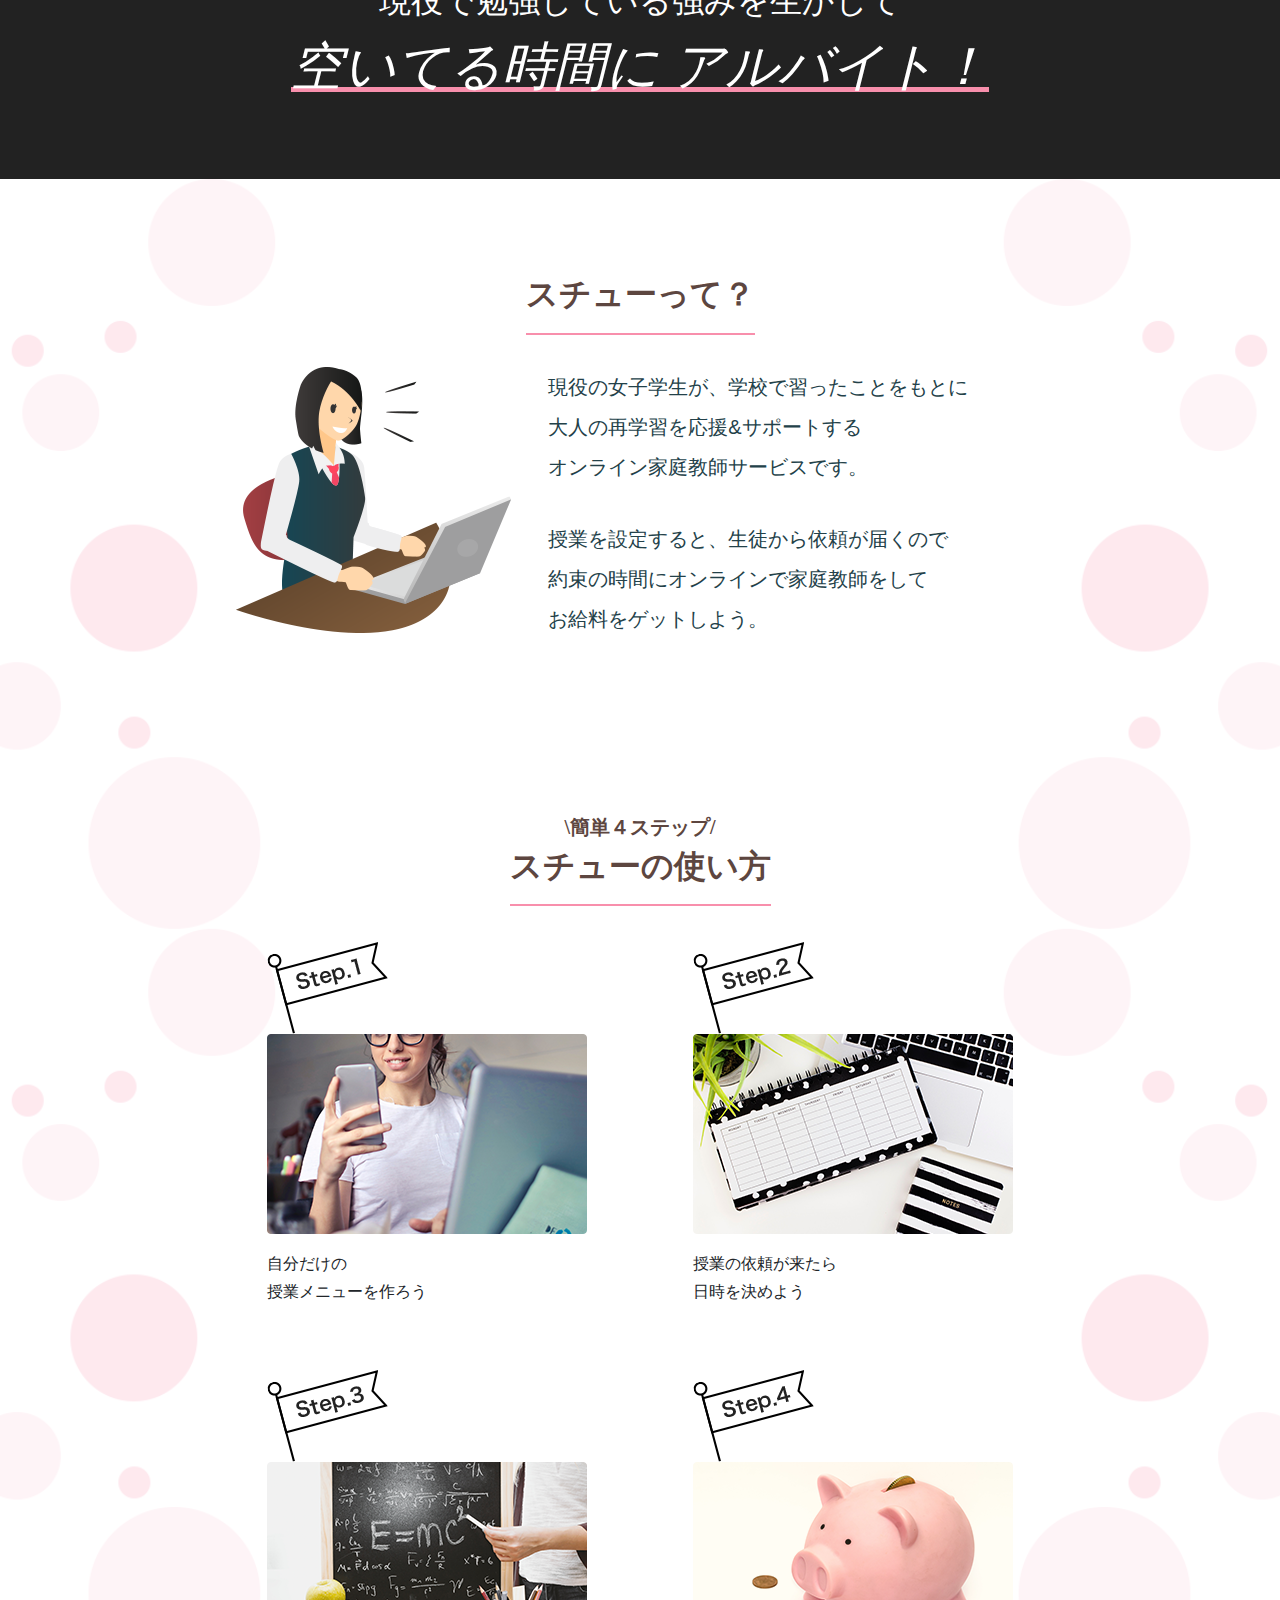
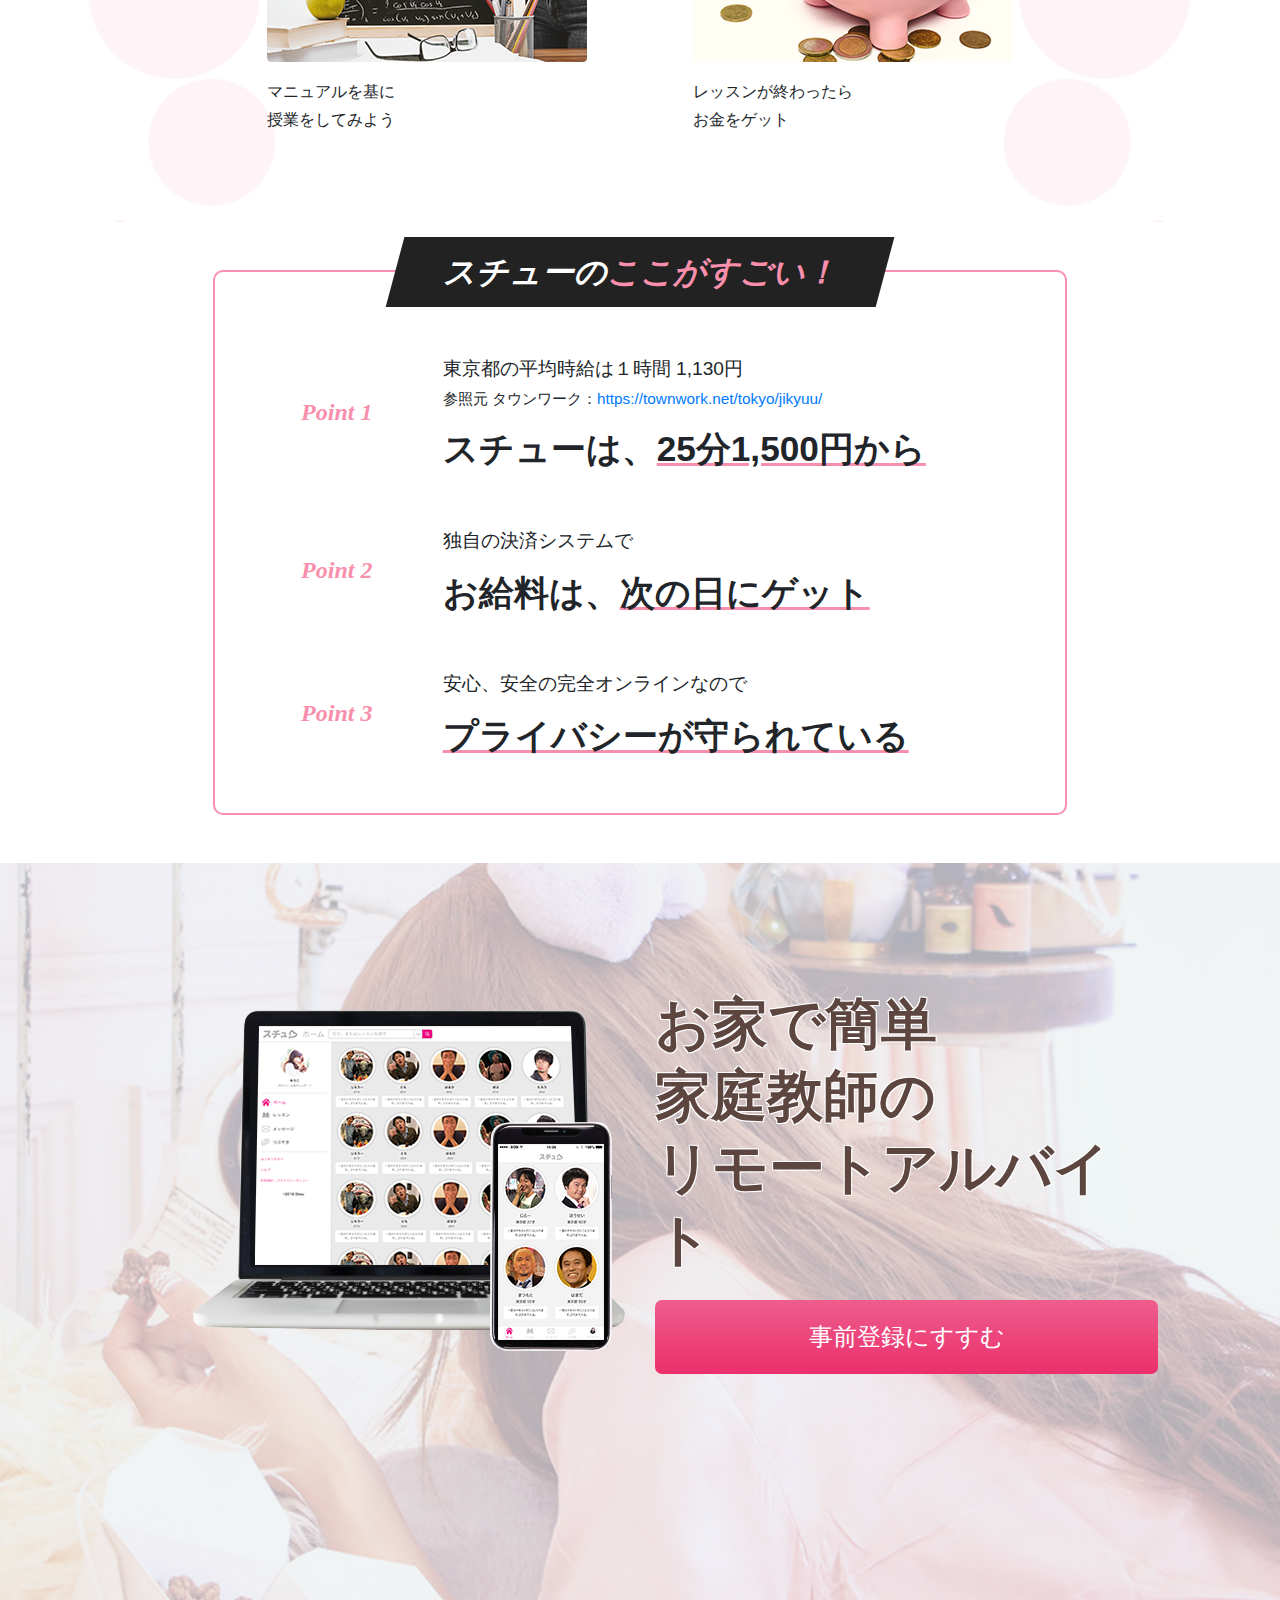
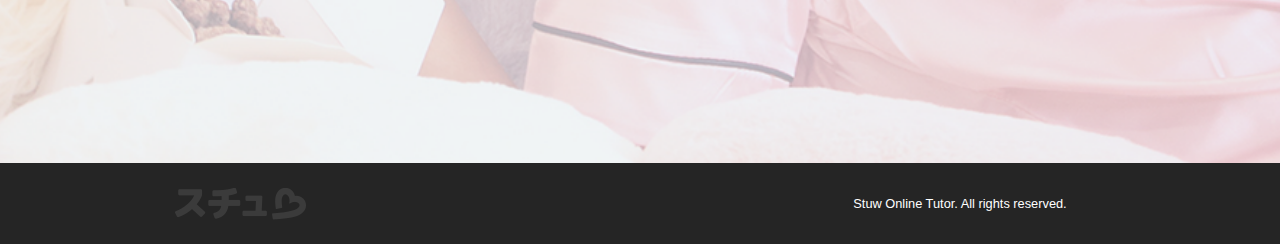
==== commit f6c12318: "Navbar complete." ====
--- a/index2.html
+++ b/index2.html
@@ -23,21 +23,24 @@
 
 <body>
   <!-- Navigation -->
-  <div class="navbar navbar-fixed-top align-middle" style="background-color: #FFF">
-    <div class="navbar-header">
-      <a class="navbar-brand" href="index.html">
-        <img src="img/logo.png" class="img-fluid" alt="Stuw">
-      </a>
-    </div>
-
-    <ul class="nav navbar-nav" style="float: right">
-      <li>
-        <a class="navbar-nav pull-right" style="font-size: 12px" href="#">
-          生徒になりたい方はこちら
+  <div id="navigation" class="navbar navbar-fixed-top align-middle">
+    <div class="container-fluid">
+      <div class="navbar-header">
+        <a class="navbar-brand" href="index.html">
+          <img src="img/logo.png" class="img-fluid" alt="スチュー">
         </a>
-      </li>
-    </ul>
-  </div>
+      </div>
+
+      <ul class="nav navbar-nav">
+        <li>
+          <a id="navigation_a" class="navbar-nav pull-right" href="#">
+            生徒になりたい方はこちら
+          </a>
+        </li>
+      </ul>
+    </div>
+  </div>
+
 
 
 
@@ -237,7 +240,7 @@
 
 
   <!-- Content 6 -->
-  <div id="conte6" class="container-fluid mt-5 d-flex align-items-center">
+  <div id="conte6" class="container-fluid">
     <div id="conte6_content" class="row justify-content-center flex-sm-row d-flex align-items-center">
       <div class="col-md-5 col-sm-5 text-right">
         <img src="img/w/conte6_computer.png" alt="" class="img-fluid">
--- a/css/index2.css
+++ b/css/index2.css
@@ -73,6 +73,20 @@
 /*************************************
 NavBar
 *************************************/
+#navigation {
+  background-color: #FFF;
+  max-width: 900px;
+  margin: 0 auto;
+}
+
+#navigation_a {
+  color: #222;
+  font-size: 12px;
+}
+
+#navigation_a:hover {
+  color: #4ccdde;
+}
 
 
 
@@ -266,6 +280,10 @@
   background-position: center;
 }
 
+#conte6_content {
+  padding-top: 10%;
+}
+
 
 
 /*************************************
